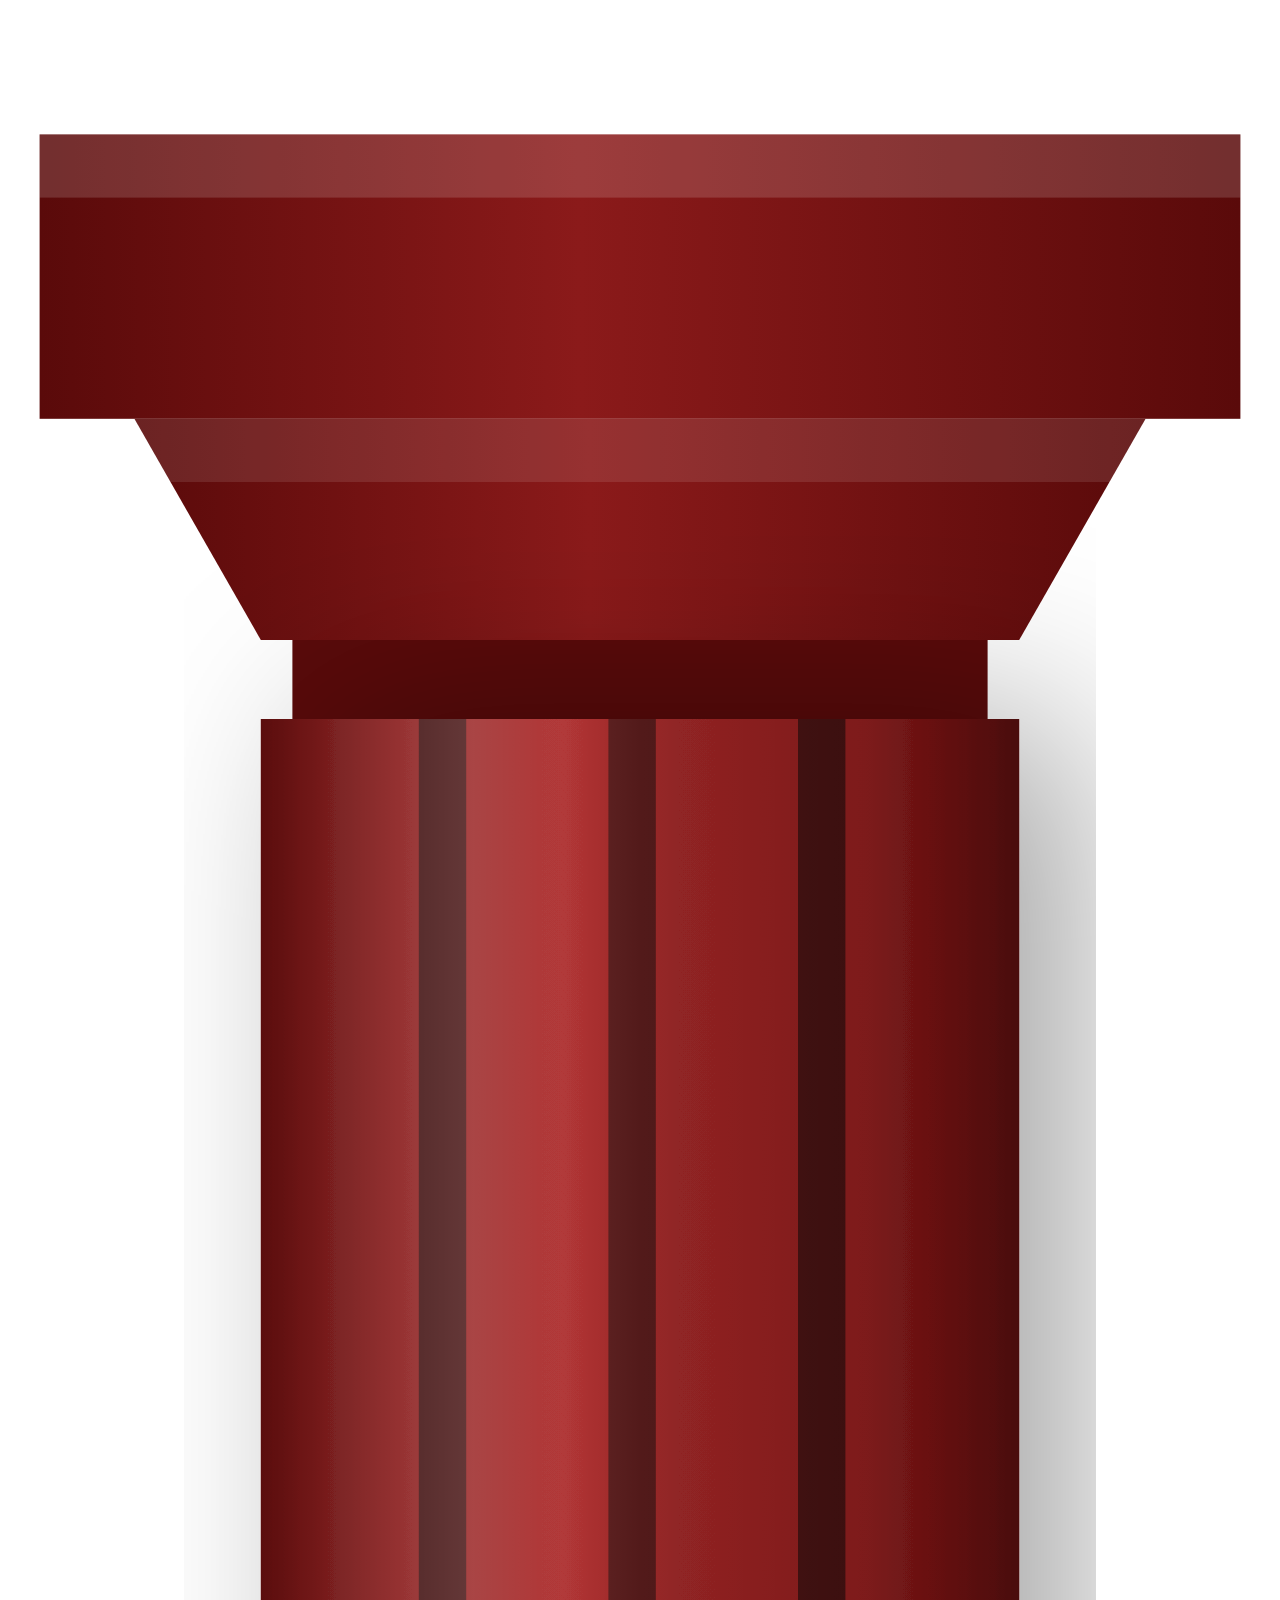
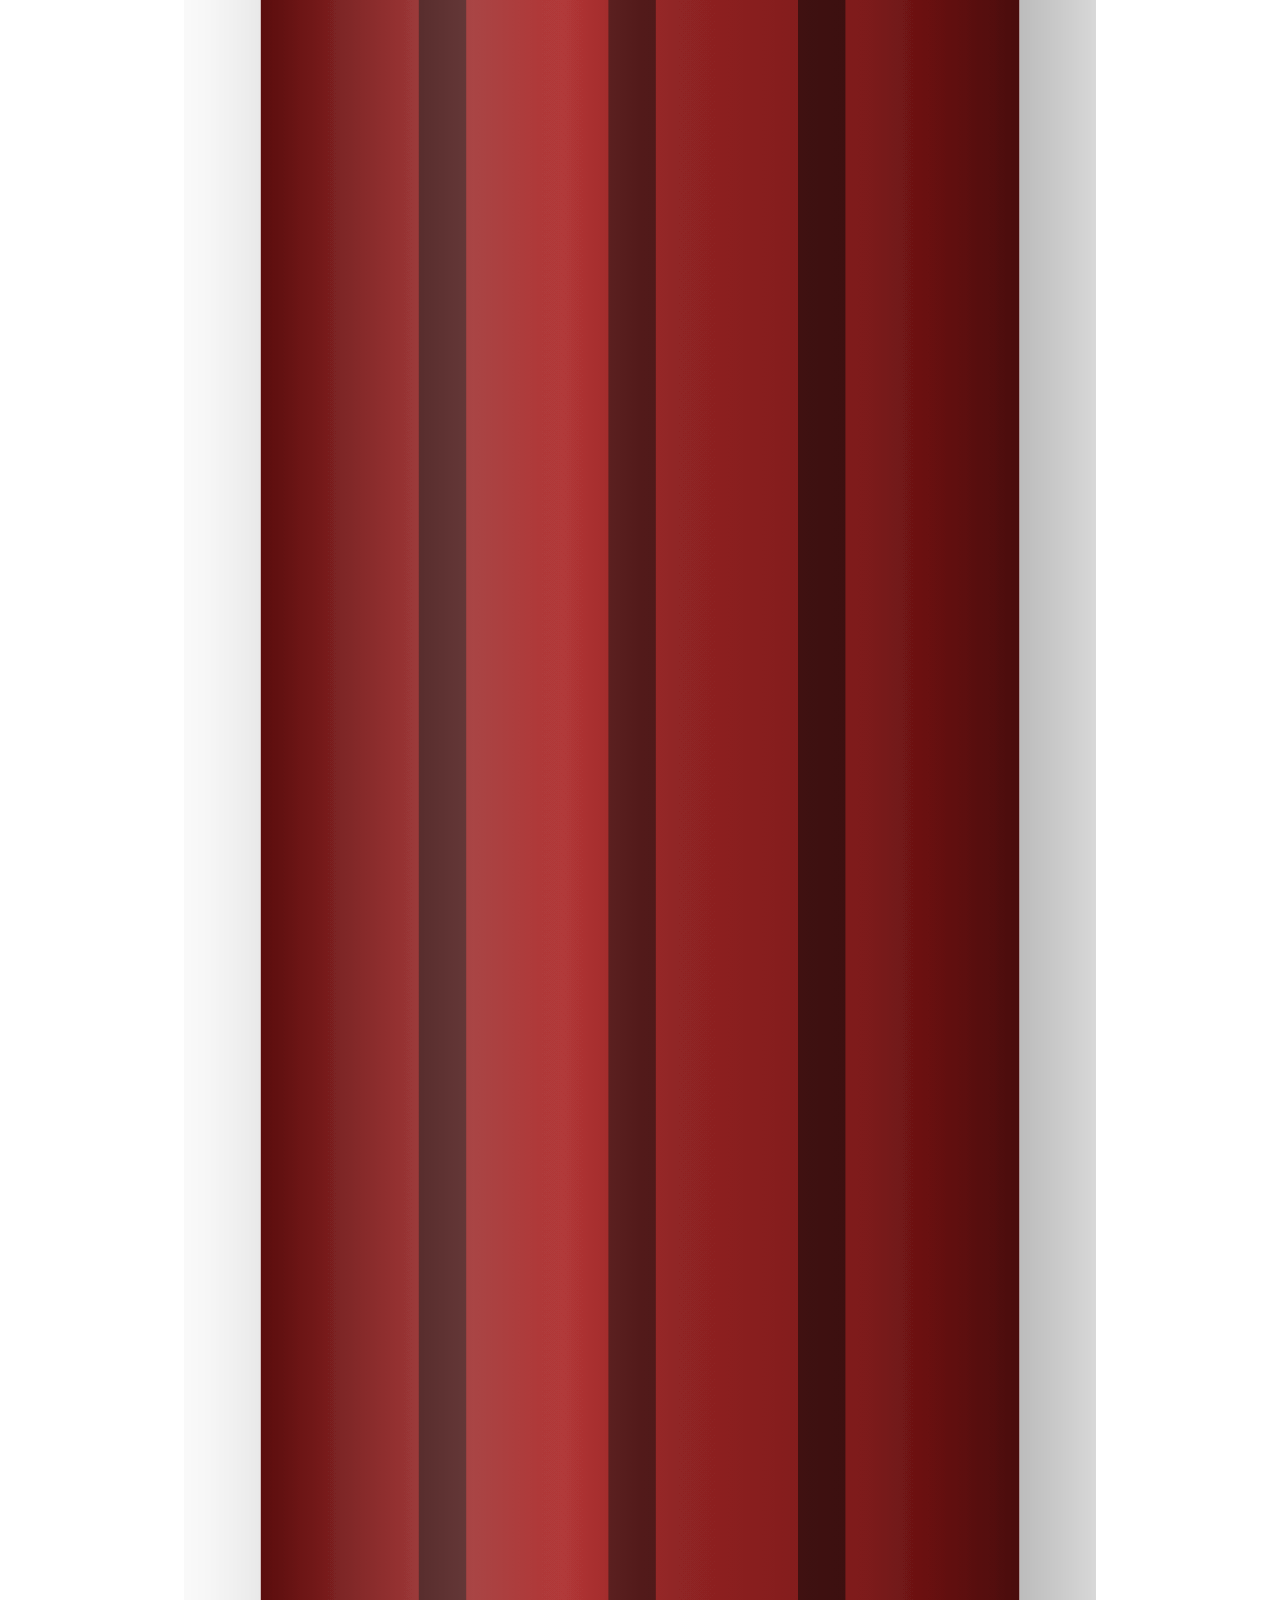
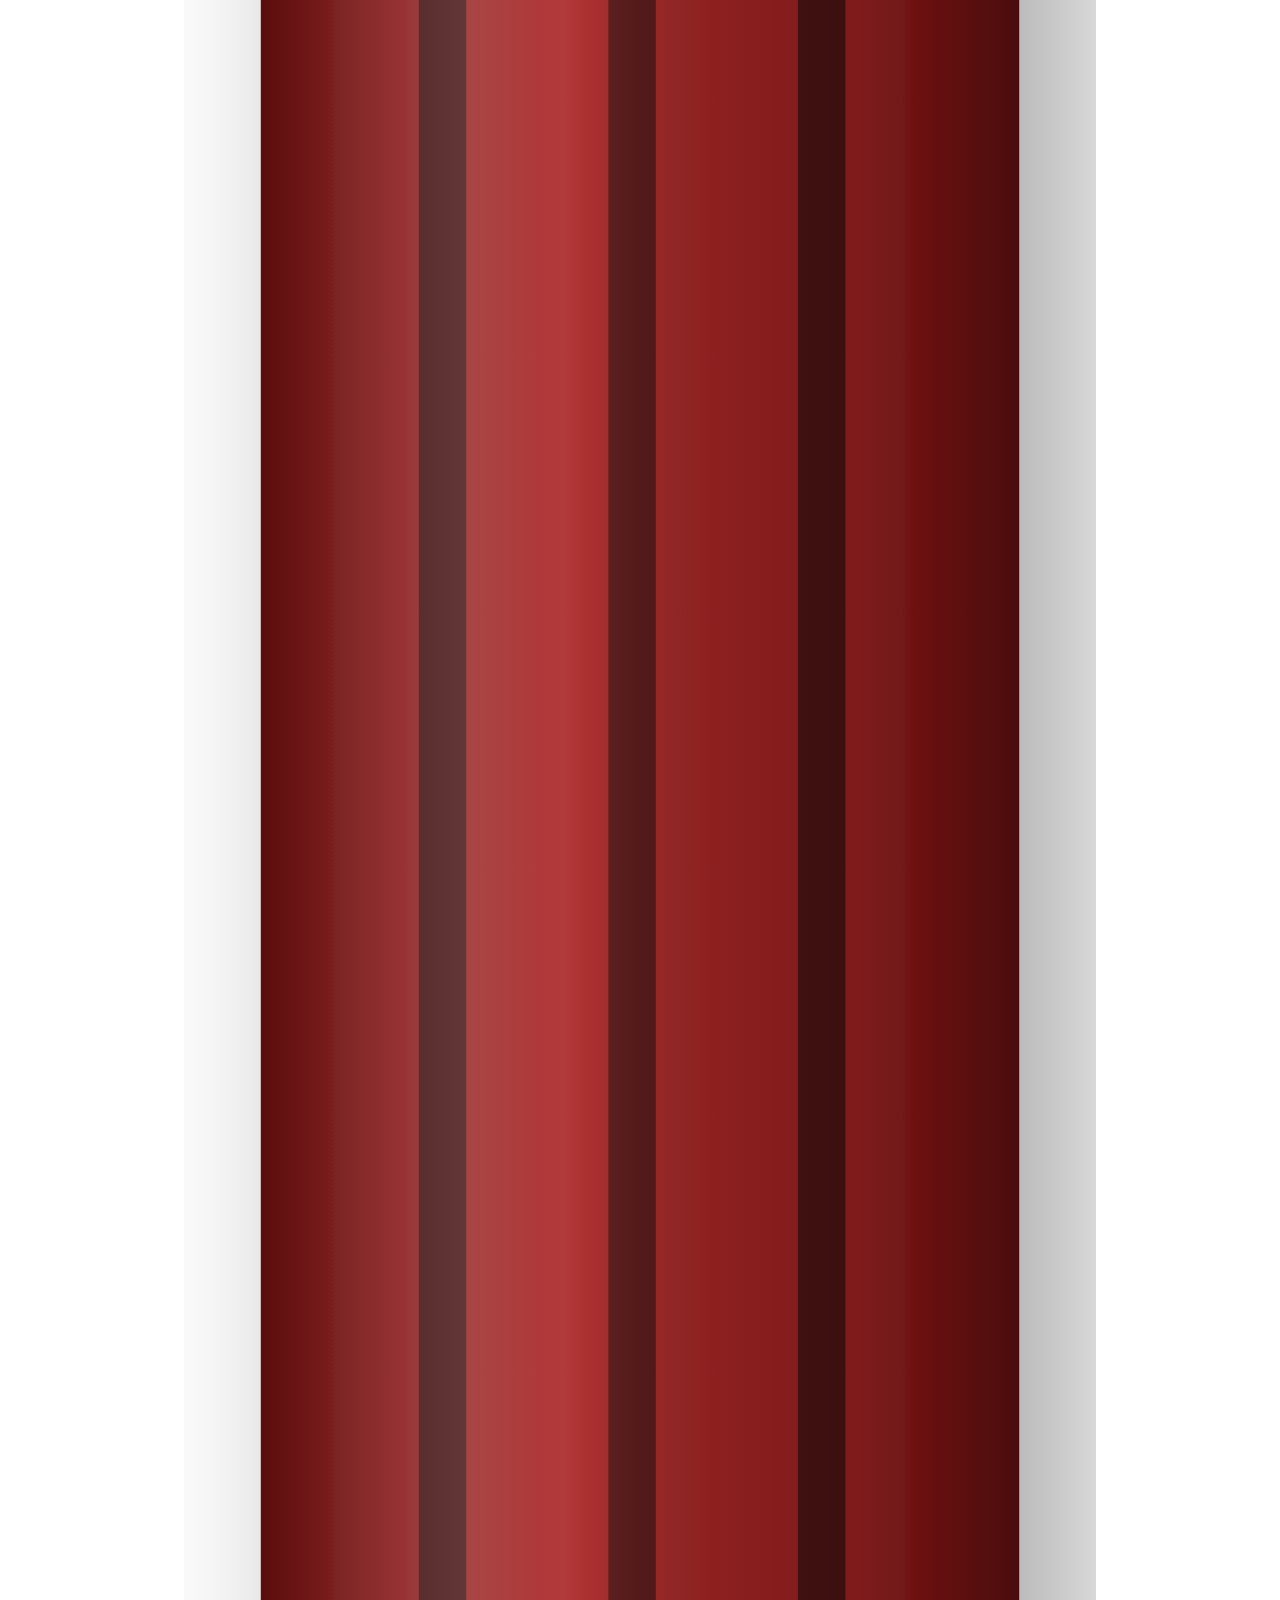
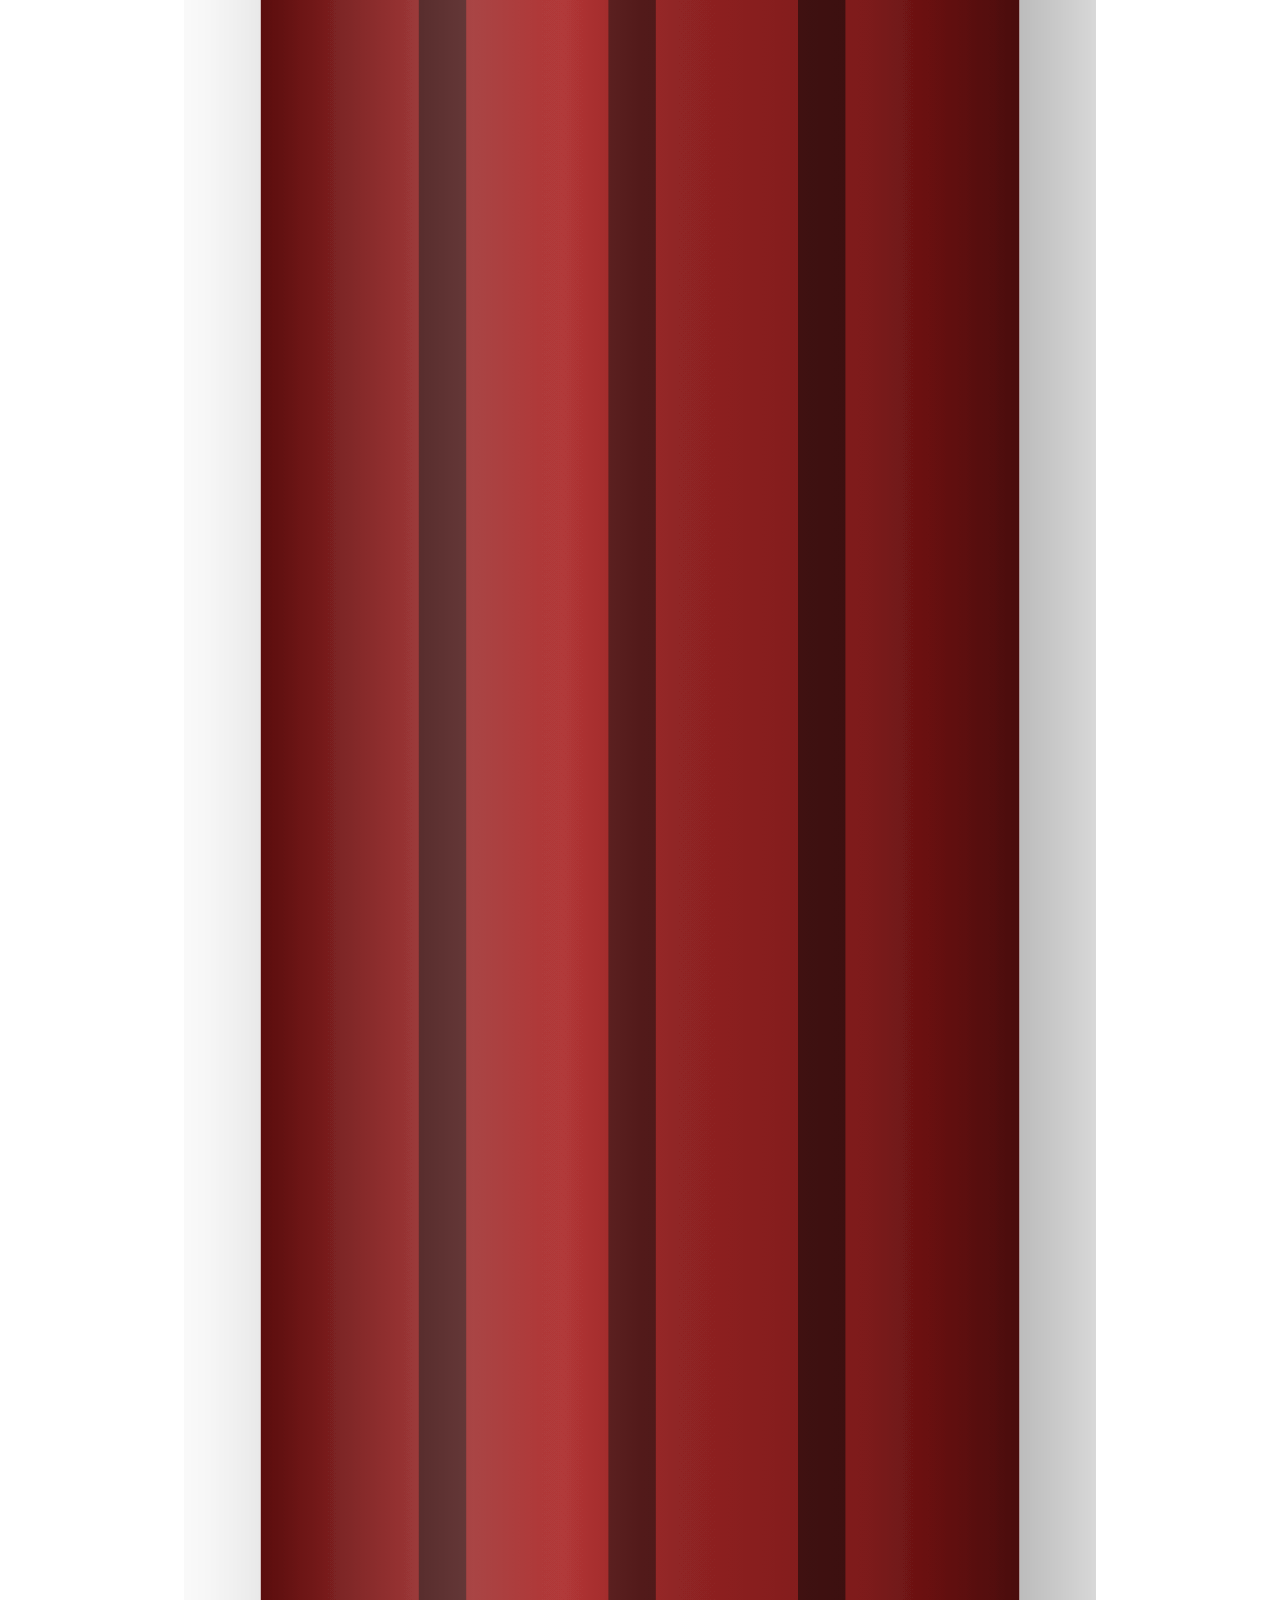
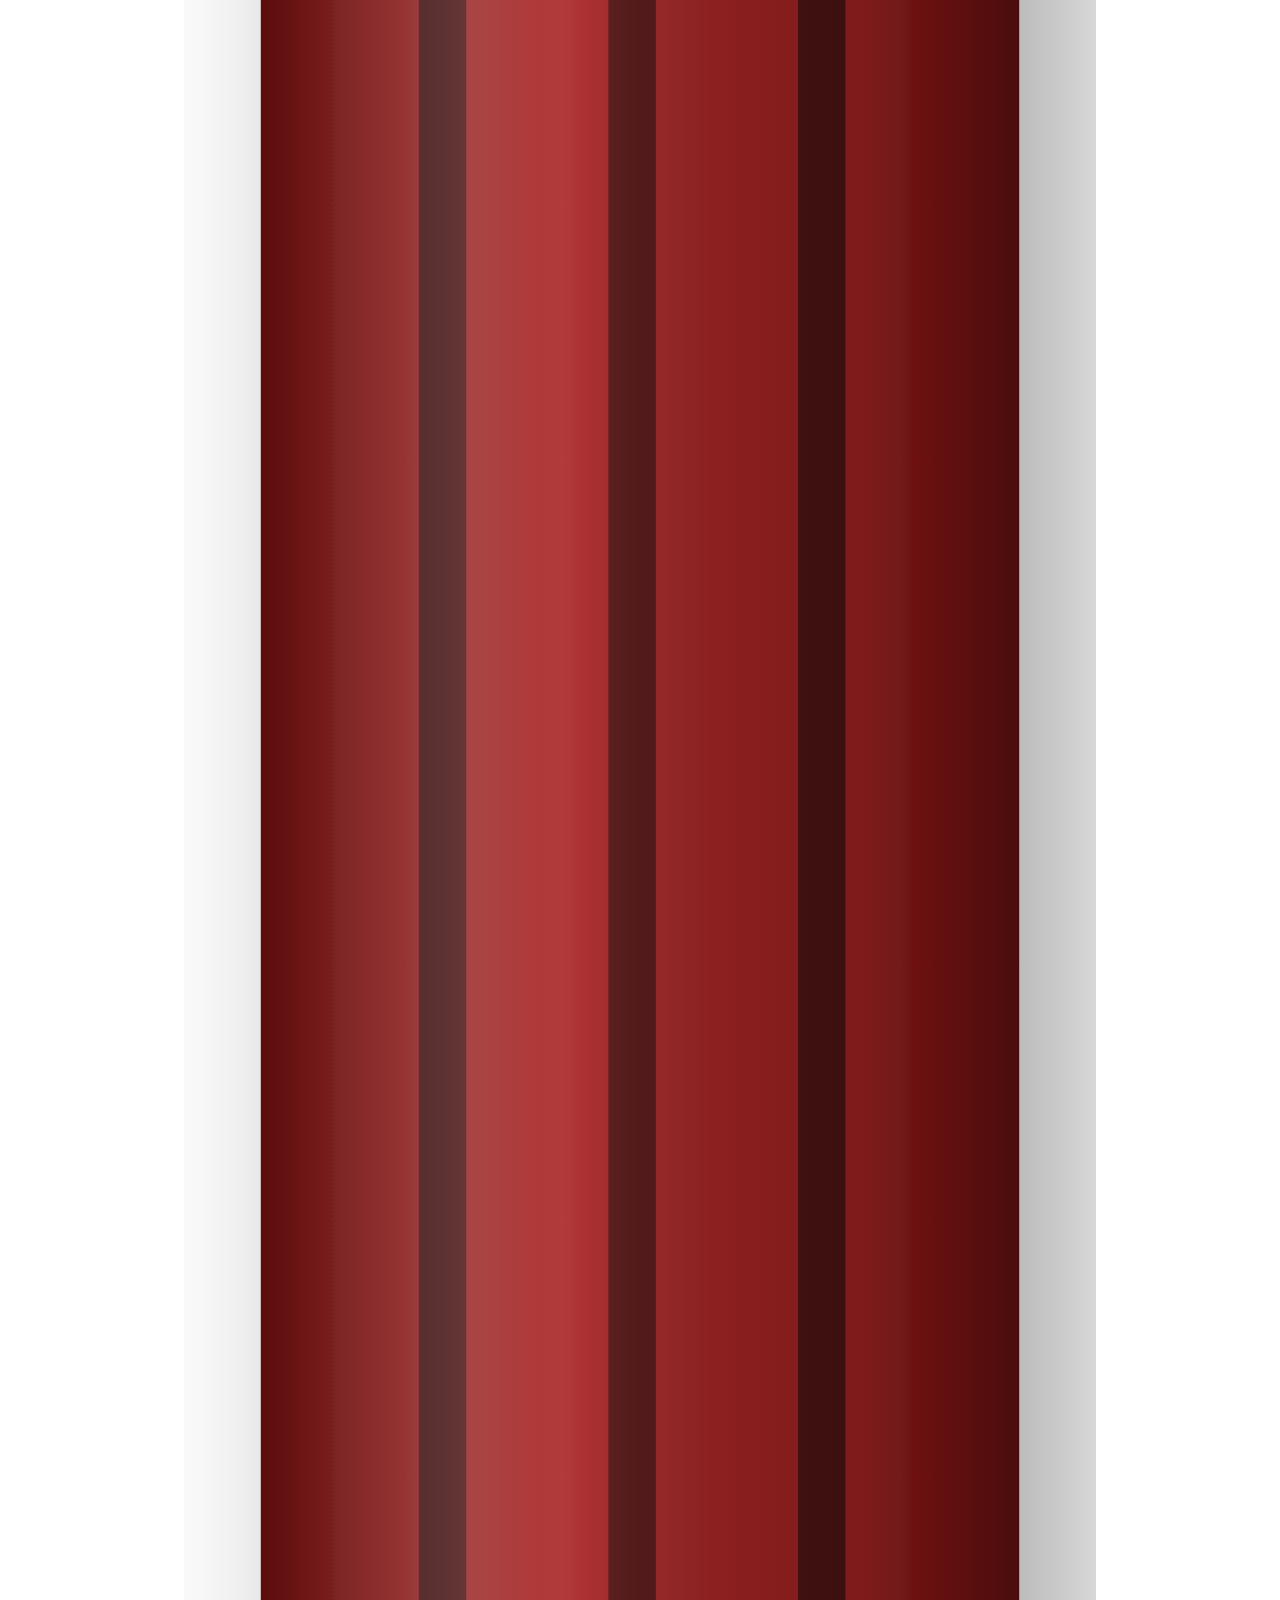
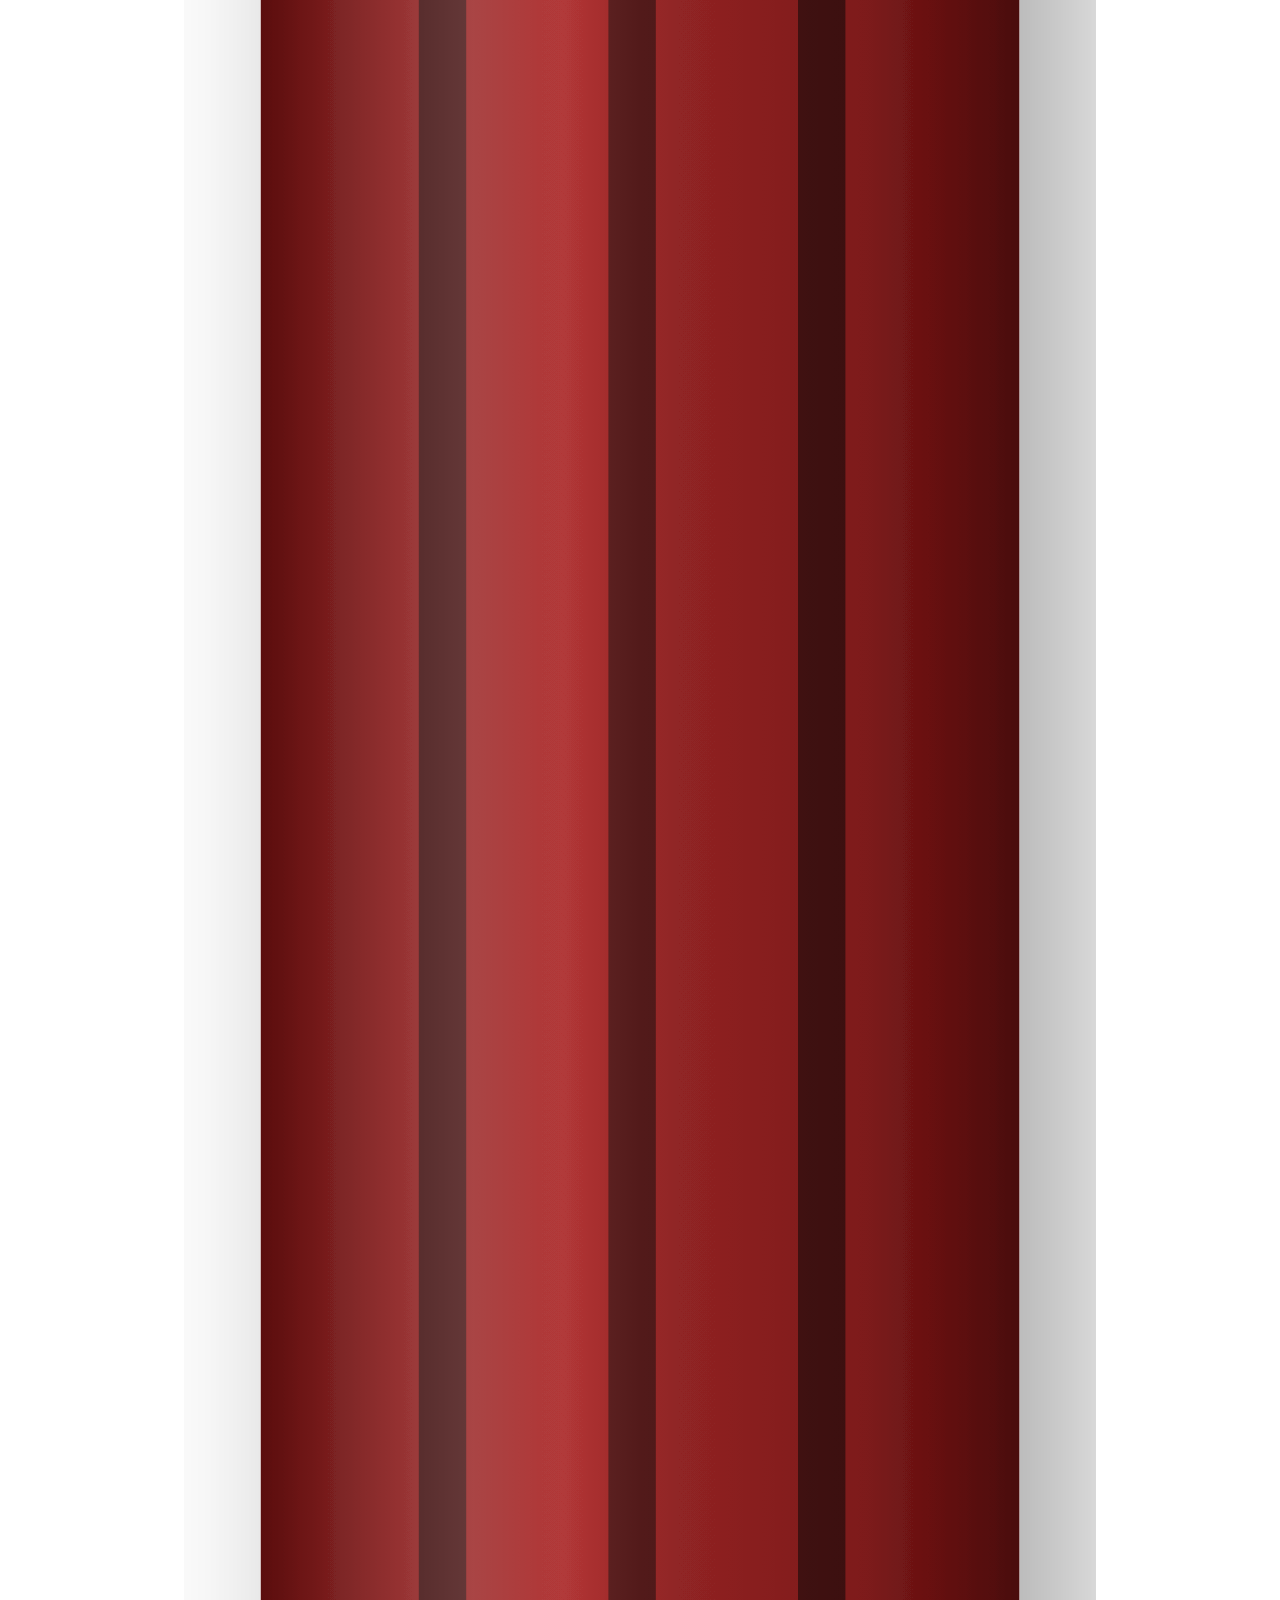
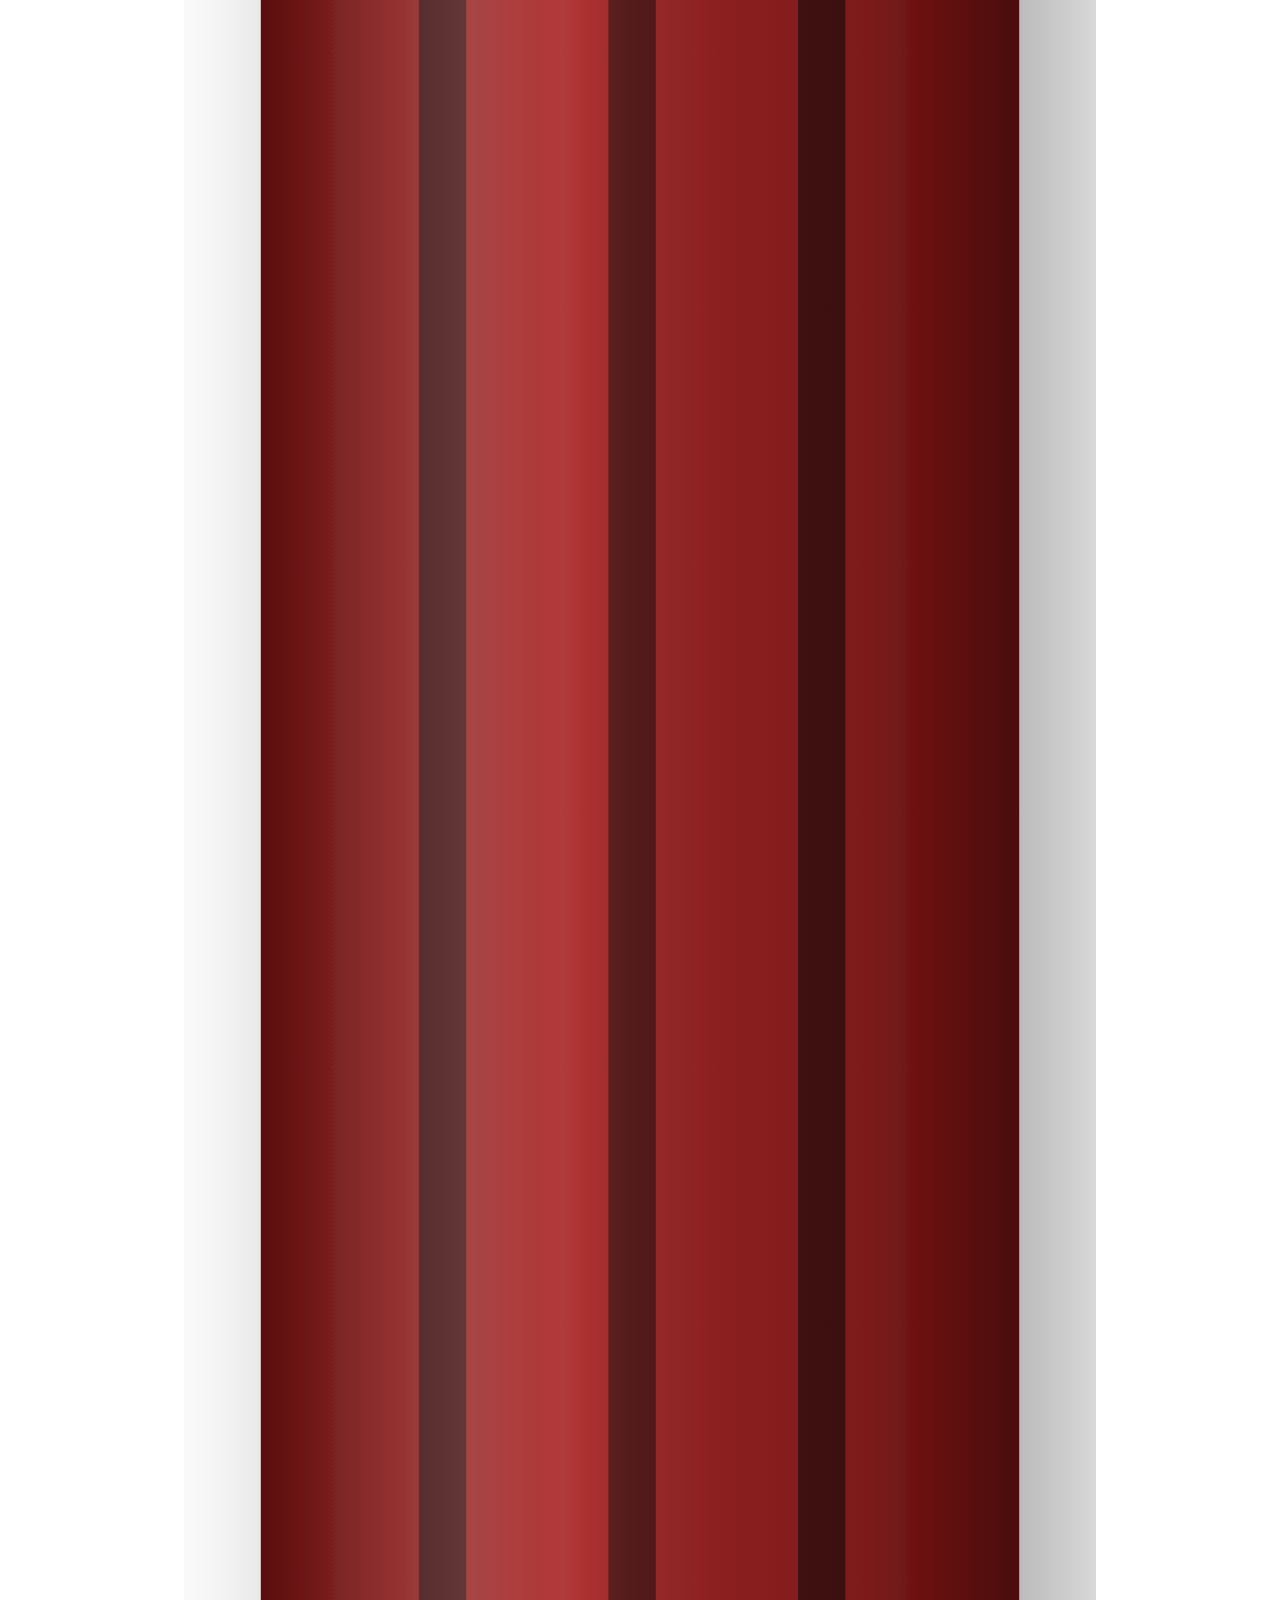
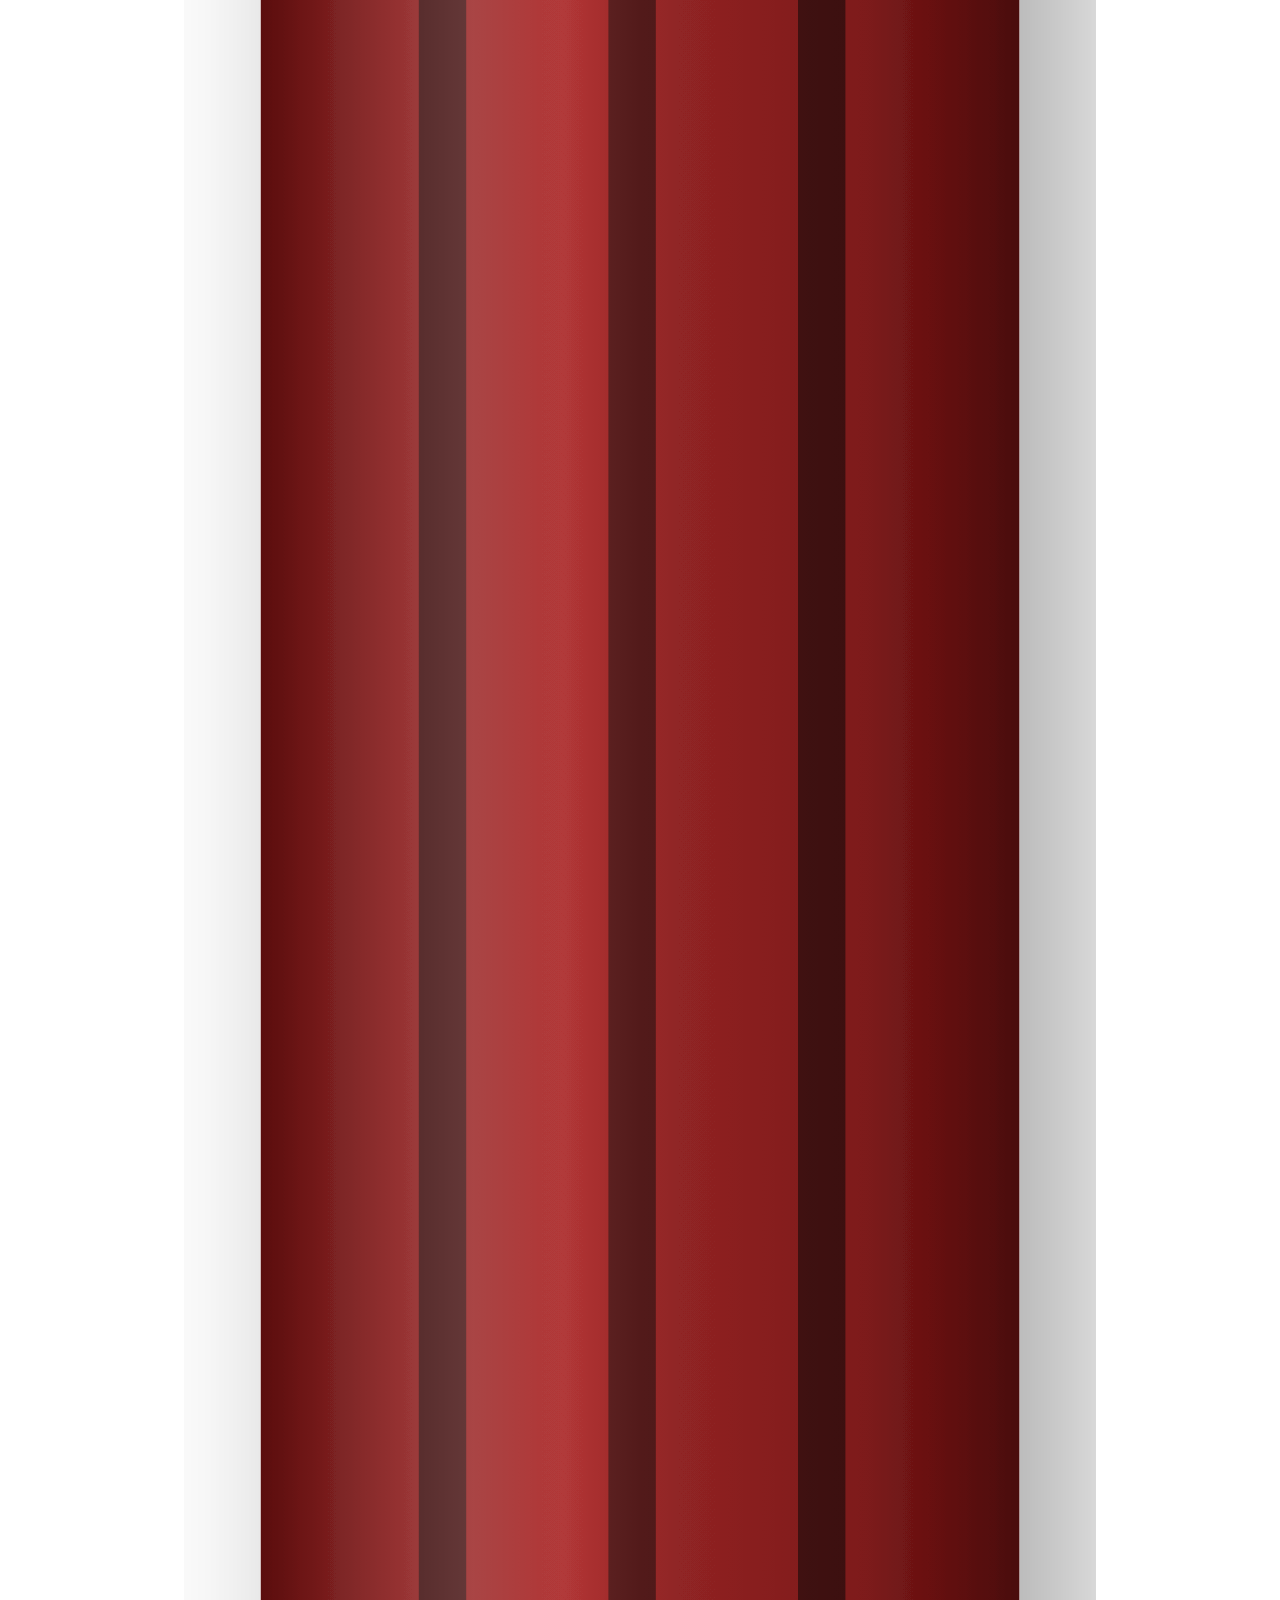
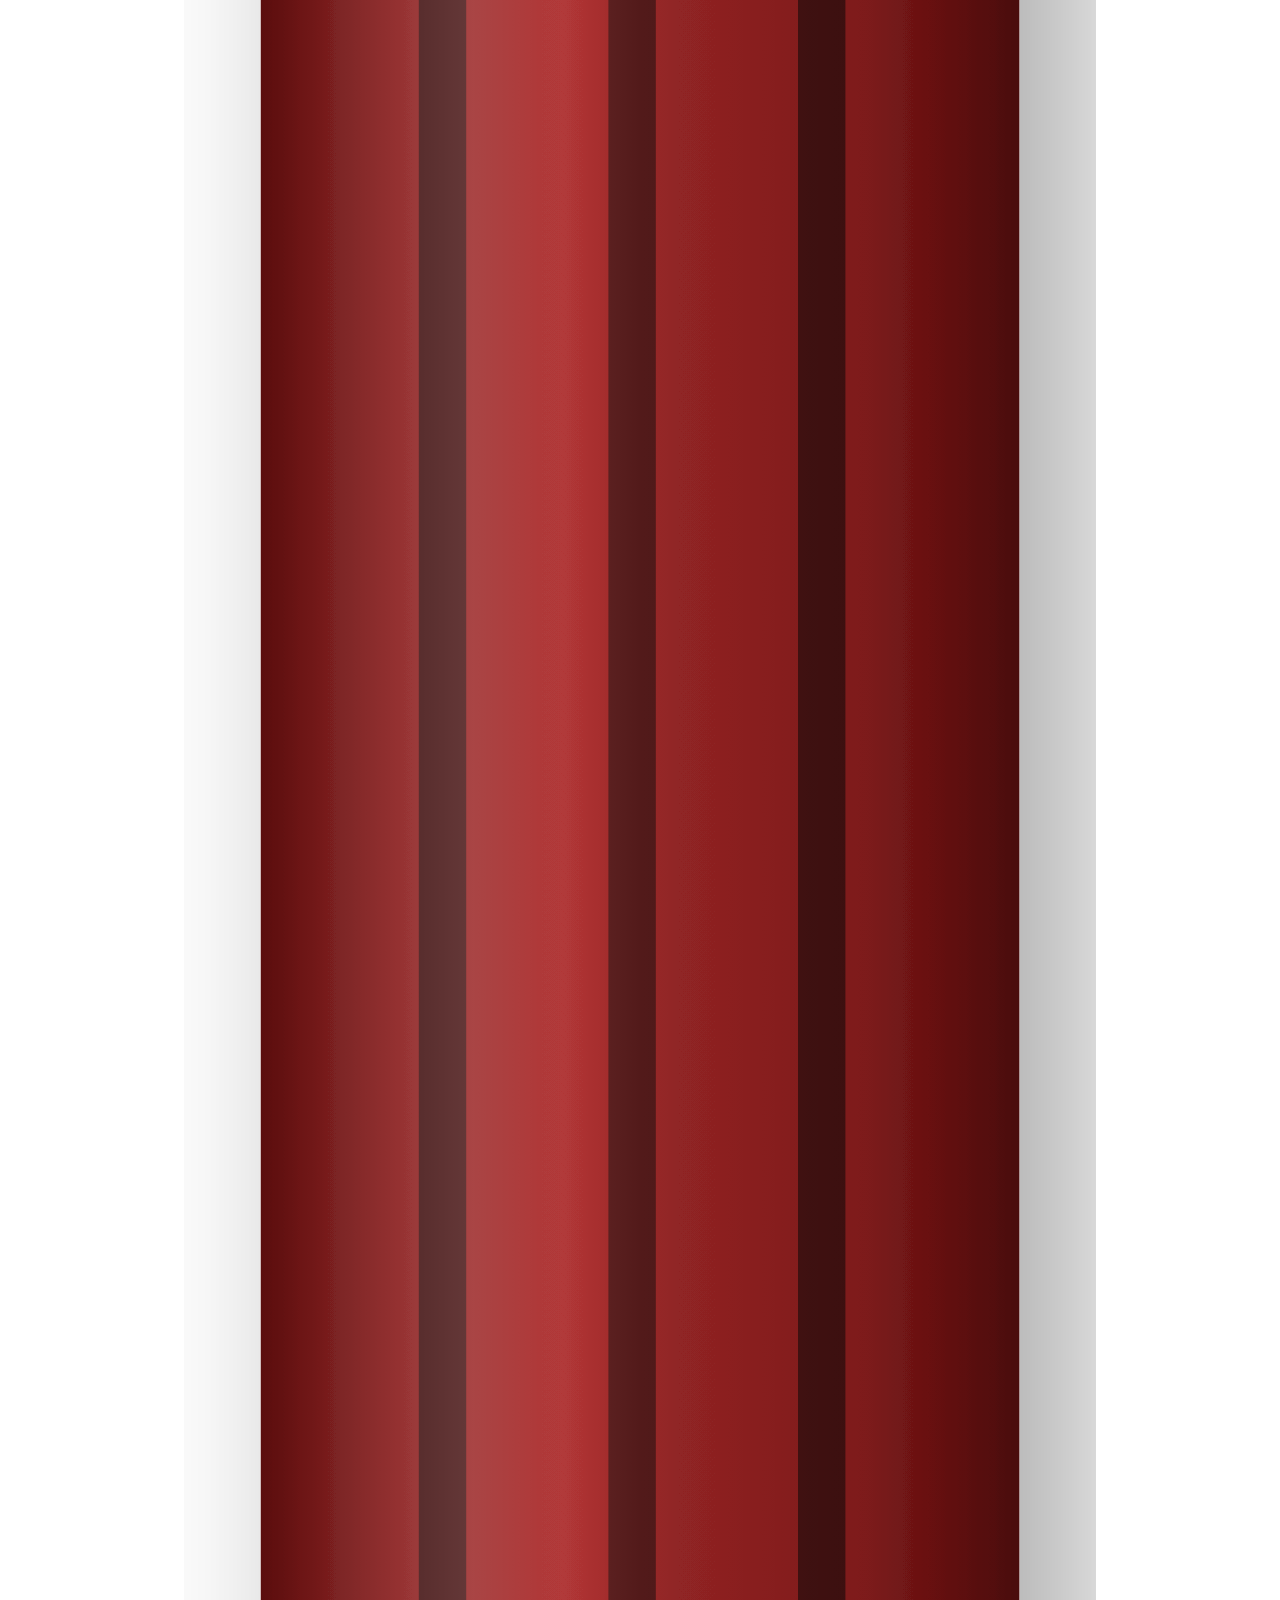
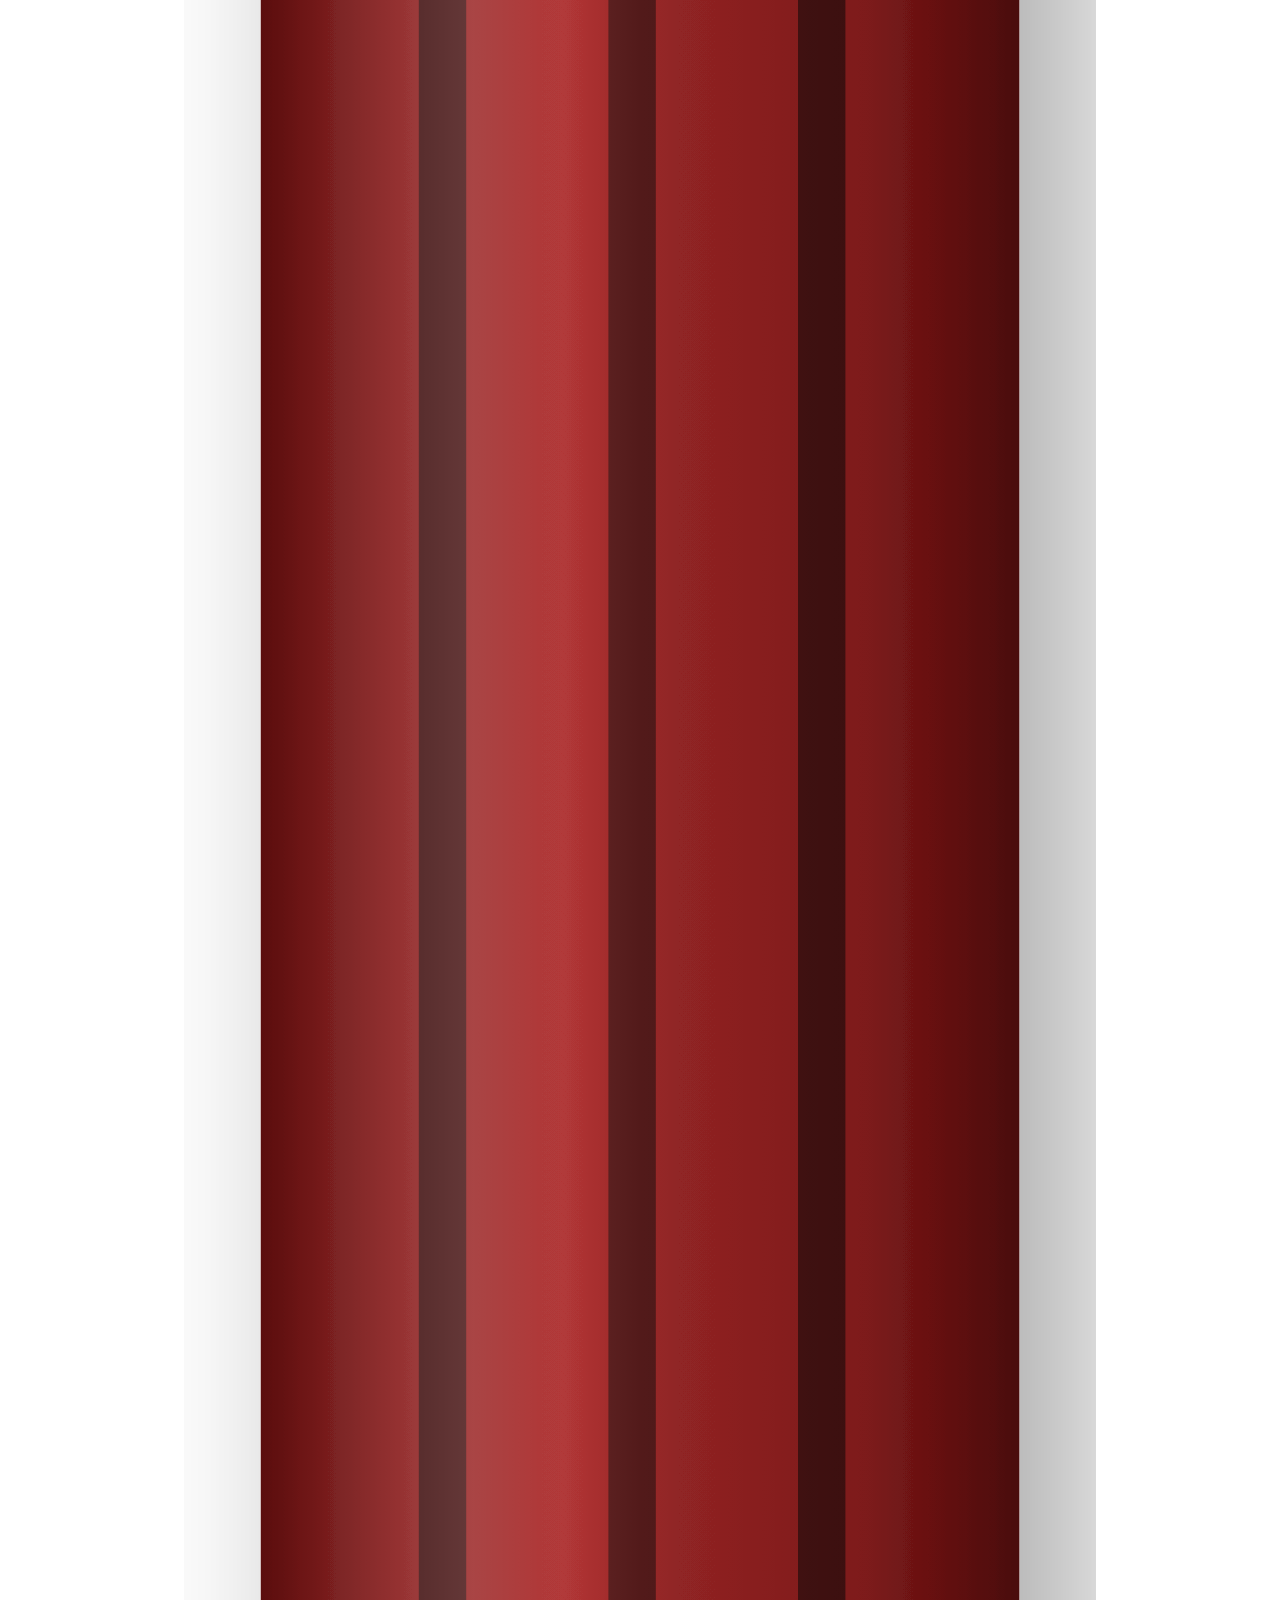
==== Responsive-Website-Aday/index.html @ 96baae38 "pagina brito" ====
<!DOCTYPE html>
<html lang="es">
<head>
  <meta charset="UTF-8"/>
  <meta name="viewport" content="width=device-width, initial-scale=1.0"/>
  <title>Brito Abogados — Despacho Jurídico &amp; Administración de Comunidades</title>
  <link rel="preconnect" href="https://fonts.googleapis.com">
  <link href="https://fonts.googleapis.com/css2?family=Oswald:wght@300;400;500;600;700&family=Cormorant+Garamond:ital,wght@0,300;0,400;0,600;1,300;1,400&family=EB+Garamond:ital,wght@0,400;0,500;1,400&display=swap" rel="stylesheet">
  <link rel="stylesheet" href="css/style.css"/>
</head>
<body>


<!-- ==========================================
     COLUMNA GRIEGA LATERAL 3D — UNA SOLA
     ========================================== -->
<div id="colBar" aria-label="Abrir menú" role="button" tabindex="0">
  <svg viewBox="0 0 40 600" xmlns="http://www.w3.org/2000/svg"
     preserveAspectRatio="xMidYMid meet">
  <defs>
    <!-- Cylindrical 3D gradient for fuste (red, like the logo) -->
    <linearGradient id="fusteG" x1="0%" y1="0%" x2="100%" y2="0%">
      <stop offset="0%"   stop-color="#5a0a0a"/>
      <stop offset="20%"  stop-color="#8B1A1A"/>
      <stop offset="40%"  stop-color="#a82020"/>
      <stop offset="55%"  stop-color="#8B1A1A"/>
      <stop offset="80%"  stop-color="#7a1515"/>
      <stop offset="100%" stop-color="#4a0808"/>
    </linearGradient>
    <!-- Capitel/basa gradient -->
    <linearGradient id="capitG" x1="0%" y1="0%" x2="100%" y2="0%">
      <stop offset="0%"   stop-color="#5a0a0a"/>
      <stop offset="45%"  stop-color="#8B1A1A"/>
      <stop offset="100%" stop-color="#5a0a0a"/>
    </linearGradient>
    <filter id="fs"><feDropShadow dx="2" dy="0" stdDeviation="3" flood-opacity="0.35"/></filter>
    <!-- Specular highlight -->
    <linearGradient id="specG" x1="0%" y1="0%" x2="100%" y2="0%">
      <stop offset="0%"   stop-color="white" stop-opacity="0"/>
      <stop offset="28%"  stop-color="white" stop-opacity="0.18"/>
      <stop offset="50%"  stop-color="white" stop-opacity="0.05"/>
      <stop offset="100%" stop-color="white" stop-opacity="0"/>
    </linearGradient>
  </defs>

  <!-- ═══ CAPITEL SUPERIOR — abanico como en el logo real ═══ -->
  <!-- Ábaco ancho (plinto) -->
  <rect x="1"  y="4"  width="38" height="9"  fill="url(#capitG)"/>
  <rect x="1"  y="4"  width="38" height="2"  fill="rgba(255,255,255,0.15)"/>
  <!-- Equino: trapecio que se estrecha hacia abajo -->
  <polygon points="4,13  36,13  32,20  8,20"  fill="url(#capitG)"/>
  <polygon points="4,13  36,13  35,15  5,15"  fill="rgba(255,255,255,0.1)"/>
  <!-- Collarino -->
  <rect x="9"  y="20" width="22" height="2.5" fill="#5a0a0a"/>

  <!-- ═══ FUSTE — 3 líneas verticales rojas (exactamente como el logo) ═══ -->
  <!-- Fondo del fuste con gradiente 3D -->
  <rect x="8" y="22.5" width="24" height="555" fill="url(#fusteG)" filter="url(#fs)"/>
  <!-- Las 3 líneas oscuras (canales entre las líneas rojas del logo) -->
  <rect x="13"   y="22.5" width="1.5" height="555" fill="rgba(0,0,0,0.55)"/>
  <rect x="19"   y="22.5" width="1.5" height="555" fill="rgba(0,0,0,0.50)"/>
  <rect x="25"   y="22.5" width="1.5" height="555" fill="rgba(0,0,0,0.55)"/>
  <!-- Specular light -->
  <rect x="8"    y="22.5" width="24" height="555" fill="url(#specG)"/>

  <!-- ═══ BASA INFERIOR — simétrica al capitel ═══ -->
  <!-- Collarino base -->
  <rect x="9"  y="577.5" width="22" height="2.5" fill="#5a0a0a"/>
  <!-- Equino base: trapecio inverso -->
  <polygon points="8,580  32,580  36,587  4,587"  fill="url(#capitG)"/>
  <polygon points="8,580  32,580  32,582  8,582"  fill="rgba(0,0,0,0.2)"/>
  <!-- Ábaco ancho base -->
  <rect x="1"  y="587" width="38" height="9"  fill="url(#capitG)"/>
  <rect x="1"  y="594" width="38" height="2"  fill="rgba(0,0,0,0.25)"/>
</svg>
</div>

<!-- Panel deslizante al hover -->
<div id="sidePanel">
  <div class="sp-head">
    <span class="sp-logo">Brito<span>.</span> Abogados</span>
  </div>
  <nav class="sp-nav">
    <span class="sp-lbl">Navegación</span>
    <a href="#hero"><span class="ar">›</span> Inicio</a>
    <a href="#quienes"><span class="ar">›</span> Quiénes somos</a>
    <span class="sp-lbl">Servicios — Despacho</span>
    <a href="#servicios-despacho"><span class="ar">›</span> Derecho Civil</a>
    <a href="#servicios-despacho"><span class="ar">›</span> Derecho Mercantil</a>
    <a href="#servicios-despacho"><span class="ar">›</span> Derecho Laboral</a>
    <a href="#servicios-despacho"><span class="ar">›</span> Derecho de Familia</a>
    <a href="#servicios-despacho"><span class="ar">›</span> Derecho Inmobiliario</a>
    <a href="#servicios-despacho"><span class="ar">›</span> Derecho Penal</a>
    <span class="sp-lbl">Servicios — Comunidades</span>
    <a href="#servicios-comunidades"><span class="ar">›</span> Administración de Fincas</a>
    <a href="#servicios-comunidades"><span class="ar">›</span> Gestión de Juntas</a>
    <a href="#servicios-comunidades"><span class="ar">›</span> Gestión Económica</a>
    <a href="#servicios-comunidades"><span class="ar">›</span> Asesoría Jurídica 24h</a>
    <a href="#presupuesto"><span class="ar">›</span> Solicitar presupuesto</a>
    <span class="sp-lbl">Contacto</span>
    <a href="#contacto"><span class="ar">›</span> Dónde estamos</a>
    <a href="tel:+34928000000"><span class="ar">›</span> +34 928 000 000</a>
    <a href="/cdn-cgi/l/email-protection#6e070008012e0c1c071a010f0c01090f0a011d400b1d"><span class="ar">›</span> <span class="__cf_email__" data-cfemail="066f6860694664746f72696764696167626975286375">[email&#160;protected]</span></a>
  </nav>
  <div class="sp-foot">
    <p><strong>Brito Abogados</strong>Francisco Gourié nº6<br/>35002 Las Palmas de Gran Canaria</p>
  </div>
</div>

<!-- ==========================================
     NAVBAR
     ========================================== -->
<nav class="navbar" id="navbar">
  <a href="#hero" class="nav-logo">
    <div class="lbw" style="width:64px;height:52px;flex-shrink:0;min-width:64px;">
  <img src="[data-uri]" alt="Brito Abogados" style="width:100%;height:100%;object-fit:contain;object-position:center;display:block;"/>
</div>
    <div class="nlt">
      <span class="nln">Brito Abogados</span>
      <span class="nls">Despacho Jurídico · Comunidades</span>
    </div>
  </a>
  <nav class="navl">
    <a href="#quienes">Quiénes somos</a>
    <a href="#servicios-despacho">Despacho</a>
    <a href="#servicios-comunidades">Comunidades</a>
    <a href="#presupuesto">Presupuesto</a>
    <a href="#contacto">Contacto</a>
  </nav>
</nav>

<!-- ==========================================
     HERO
     ========================================== -->
<section id="hero" class="hero">
  <div class="crn ctlx"></div><div class="crn ctrx"></div>
  <div class="crn cblx"></div><div class="crn cbrx"></div>
  <div class="hl">
    <p class="heb">Fundado en Las Palmas de Gran Canaria</p>
    <h1 class="htt">Derecho y rigor<br/>al servicio de<br/><em>sus intereses.</em></h1>
    <p class="hsb">Despacho especializado en derecho civil, mercantil y administración de comunidades de propietarios. Soluciones jurídicas claras, precisas y comprometidas.</p>
    <div class="hca">
      <a href="#presupuesto" class="btn-r">Solicitar presupuesto</a>
      <a href="#quienes" class="btn-n">Quiénes somos</a>
    </div>
    <div class="hfirm">
      <div class="fi"><div class="fini">JB</div><div class="fd"><strong>José Miguel Brito Pérez</strong><span>Abogado · Colegio de Las Palmas</span></div></div>
      <div class="fi"><div class="fini">MB</div><div class="fd"><strong>Miguel Brito Betancor</strong><span>Abogado · Administrador de Fincas</span></div></div>
    </div>
  </div>
  <div class="hr">
    <img class="hr-img" src="[data-uri]" alt="Reunión de abogados — Brito Abogados"/>
    <div class="hr-ov"></div>
    <div class="hr-badge"><div class="hr-bn">+25</div><div class="hr-bt">años de experiencia jurídica</div></div>
  </div>
</section>

<!-- STATS STRIP -->
<div class="stats-strip">
  <div class="stat-item reveal"><div class="stat-n">+25</div><div class="stat-l">Años de trayectoria</div></div>
  <div class="stat-item reveal"><div class="stat-n">+40</div><div class="stat-l">Comunidades gestionadas</div></div>
  <div class="stat-item reveal"><div class="stat-n">+500</div><div class="stat-l">Clientes satisfechos</div></div>
  <div class="stat-item reveal"><div class="stat-n">100%</div><div class="stat-l">Compromiso jurídico</div></div>
</div>

<!-- ==========================================
     QUIENES SOMOS
     ========================================== -->
<section id="quienes" style="padding:0;">
  <div class="qg">
    <div class="qfoto">
      <img src="[data-uri]" alt="Reunión con abogado — confianza y rigor"/>
      <div class="qfoto-ov"></div>
      <div class="qfoto-line"></div>
      <div class="qfoto-cap"><p>Despacho Jurídico</p><h3>Brito Abogados</h3></div>
    </div>
    <div class="qtxt">
      <p class="slbl">Quiénes somos</p>
      <h2 class="sttl reveal">Compromiso con<br/><em>la excelencia jurídica</em></h2>
      <p class="qcita reveal">"El derecho debe ser claro, accesible y estar siempre al servicio de quien lo necesita."</p>
      <div class="qb reveal">
        <p>Brito Abogados es un despacho con sede en Las Palmas de Gran Canaria, especializado en <strong>derecho civil, mercantil</strong> y administración de comunidades de propietarios. Más de <span class="qi">25 años</span> de trayectoria avalan nuestra experiencia.</p>
        <p>Nuestro equipo, encabezado por <strong>José Miguel Brito Pérez</strong> y <strong>Miguel Brito Betancor</strong>, combina rigor académico con una visión práctica y humana. Cada cliente recibe atención personalizada y directa, sin intermediarios.</p>
        <p>Fundado con la convicción de que el derecho debe ser accesible y claro, ponemos a disposición de nuestros clientes asesoramiento transparente y eficaz. <em>Cada caso es único; lo tratamos como tal.</em></p>
      </div>
      <div class="qpil reveal">
        <div class="pil"><div class="piln">+25</div><div class="pilt">Años de<br/>trayectoria</div></div>
        <div class="pil"><div class="piln">+40</div><div class="pilt">Comunidades<br/>gestionadas</div></div>
        <div class="pil"><div class="piln">+500</div><div class="pilt">Clientes<br/>satisfechos</div></div>
      </div>
      <div style="margin-top:1.8rem;" class="reveal">
        <span class="vtl">Nuestros principios</span>
        <div class="vtags">
          <span class="vtag">Rigor jurídico</span><span class="vtag">Confidencialidad</span>
          <span class="vtag">Transparencia</span><span class="vtag">Compromiso</span><span class="vtag">Proximidad</span>
        </div>
      </div>
    </div>
  </div>
</section>

<!-- ==========================================
     SERVICIOS DESPACHO
     ========================================== -->
<section id="servicios-despacho">
  <div class="sdh">
    <div class="reveal-left">
      <p class="slbl">Área jurídica</p>
      <h2 class="sttl">Servicios del <em>Despacho</em></h2>
      <p class="ssub">Asesoramiento y representación legal en las principales ramas del derecho privado, con especialización en litigación civil y mercantil.</p>
      <div style="margin-top:2rem;"><a href="#contacto" class="btn-r">Consultar su caso →</a></div>
    </div>
    <div class="sdfoto reveal">
      <img src="[data-uri]" alt="Biblioteca jurídica — libros de derecho"/>
      <span class="sdfoto-lbl">Derecho · Justicia · Rigor</span>
    </div>
  </div>
  <div class="sdg">
    <div class="sdc reveal"><div class="sdn">01 — Civil</div><h3>Derecho Civil</h3><p>Contratos, responsabilidad, reclamaciones, herencias, sucesiones y derecho de propiedad.</p></div>
    <div class="sdc reveal"><div class="sdn">02 — Mercantil</div><h3>Derecho Mercantil</h3><p>Constitución de sociedades, contratos mercantiles, concurso de acreedores y asesoramiento empresarial.</p></div>
    <div class="sdc reveal"><div class="sdn">03 — Laboral</div><h3>Derecho Laboral</h3><p>Despidos improcedentes, reclamaciones salariales, EREs y relaciones laborales.</p></div>
    <div class="sdc reveal"><div class="sdn">04 — Familia</div><h3>Derecho de Familia</h3><p>Divorcios, separaciones, custodia, pensiones y régimen matrimonial.</p></div>
    <div class="sdc reveal"><div class="sdn">05 — Inmobiliario</div><h3>Derecho Inmobiliario</h3><p>Compraventa, arrendamientos, hipotecas, desahucios y reclamaciones urbanísticas.</p></div>
    <div class="sdc reveal"><div class="sdn">06 — Penal</div><h3>Derecho Penal</h3><p>Defensa penal en toda clase de procedimientos, delitos económicos y patrimoniales.</p></div>
  </div>
</section>

<!-- ==========================================
     SERVICIOS COMUNIDADES
     ========================================== -->
<section id="servicios-comunidades">
  <div class="scl">
    <div>
      <p class="slbl">Administración de fincas</p>
      <h2 class="sttl reveal">Servicios para <em>Comunidades</em></h2>
      <p class="ssub reveal">Gestión integral de comunidades de propietarios en Las Palmas. Eficiencia, transparencia y respaldo jurídico permanente.</p>
      <div class="scfotos">
        <div class="scf">
          <img src="[data-uri]" alt="Edificio residencial — comunidad de propietarios"/>
          <div class="scf-ov"></div><span class="scf-lbl">Comunidades residenciales</span>
        </div>
        <div class="scf">
          <img src="[data-uri]" alt="Bloque de pisos Las Palmas"/>
          <div class="scf-ov"></div><span class="scf-lbl">Edificios en Las Palmas</span>
        </div>
      </div>
    </div>
    <div>
      <p style="font-size:.95rem;color:var(--G);font-family:var(--TM);line-height:1.9;font-weight:300;margin-bottom:.5rem;" class="reveal">Gestionamos actualmente más de <strong style="color:var(--N);">40 comunidades</strong> en Las Palmas de Gran Canaria.</p>
      <p style="font-size:.78rem;color:var(--R);font-family:var(--TM);font-style:italic;margin-bottom:1.5rem;">Pase el cursor para ver la descripción de cada servicio.</p>
      <div class="scg">
        <div class="scc"><div class="scc-ico">🏛️</div><h3>Gestión de Juntas de Propietarios</h3><p class="scc-d">Convocatoria, celebración y acta de juntas ordinarias y extraordinarias conforme a la Ley de Propiedad Horizontal.</p></div>
        <div class="scc"><div class="scc-ico">📊</div><h3>Gestión Económica y Contable</h3><p class="scc-d">Presupuestos anuales, liquidación de cuentas, control de gastos comunes y gestión del fondo de reserva obligatorio.</p></div>
        <div class="scc"><div class="scc-ico">🔧</div><h3>Mantenimiento y Obras</h3><p class="scc-d">Supervisión de mantenimiento, tramitación de presupuestos y seguimiento de obras en elementos comunes del edificio.</p></div>
        <div class="scc"><div class="scc-ico">⚖️</div><h3>Asesoría Jurídica Permanente</h3><p class="scc-d">Reclamación de cuotas impagadas, conflictos entre vecinos, interpretación de estatutos y representación judicial.</p></div>
        <div class="scc"><div class="scc-ico">📋</div><h3>Trámites Administrativos</h3><p class="scc-d">Relación con Administraciones Públicas, seguros comunitarios, certificados de deudas y libro de actas.</p></div>
        <div class="scc"><div class="scc-ico">🔔</div><h3>Atención de Incidencias 24h</h3><p class="scc-d">Canal permanente para incidencias urgentes: ascensores, averías, inundaciones y emergencias en zonas comunes.</p></div>
      </div>
    </div>
  </div>
</section>

<!-- ==========================================
     FORMULARIO PRESUPUESTO
     ========================================== -->
<section id="presupuesto">
  <p class="slbl">Solicitar presupuesto</p>
  <h2 class="sttl reveal">Cuéntenos sobre<br/><em>su comunidad</em></h2>
  <div class="fw">
    <div class="fi2 reveal-left">
      <h3>¿Por qué elegir Brito Abogados?</h3>
      <p>Le ofrecemos un presupuesto personalizado sin compromiso. Nuestros honorarios son claros y adaptados a cada comunidad.</p>
      <div class="fitems">
        <div class="fitem"><div class="fico2">✉</div><div class="fitxt"><strong>Respuesta en 24 horas</strong>Presupuesto detallado en menos de un día hábil.</div></div>
        <div class="fitem"><div class="fico2">⚖</div><div class="fitxt"><strong>Sin permanencia</strong>Contratos flexibles adaptados a su comunidad.</div></div>
        <div class="fitem"><div class="fico2">🔒</div><div class="fitxt"><strong>Datos protegidos</strong>Conforme al RGPD. Total confidencialidad.</div></div>
        <div class="fitem"><div class="fico2">👥</div><div class="fitxt"><strong>Atención personalizada</strong>Un administrador colegiado como interlocutor directo.</div></div>
      </div>
    </div>
    <div class="fcard reveal">
      <div id="fok" class="fok"><div class="chk">✔</div><h3>¡Solicitud recibida!</h3><p>Nos pondremos en contacto en menos de 24 horas con su presupuesto personalizado.</p></div>
      <div id="fcnt">
        <h3 class="fttl">Datos de su comunidad</h3>
        <p class="fsub">Los campos marcados con * son obligatorios.</p>
        <form id="theForm" novalidate>
          <div class="fgrid">
            <div class="fg"><label for="fn">Nombre completo <span class="rq">*</span></label><input type="text" id="fn" placeholder="María García López" autocomplete="name"/><span class="ferr" id="efn"></span></div>
            <div class="fg"><label for="fe">Correo electrónico <span class="rq">*</span></label><div class="iw"><span class="ii"><svg width="15" height="12" viewBox="0 0 15 12" fill="none"><rect x=".5" y=".5" width="14" height="11" rx=".5" stroke="#999" stroke-width="1"/><path d="M.5 1.5 L7.5 7 L14.5 1.5" stroke="#999" stroke-width="1" fill="none"/></svg></span><input type="email" id="fe" placeholder="correo@ejemplo.com" autocomplete="email"/></div><span class="ferr" id="efe"></span></div>
            <div class="fg"><label for="ft">Teléfono <span class="rq">*</span></label><input type="tel" id="ft" placeholder="600 000 000" autocomplete="tel"/><span class="ferr" id="eft"></span></div>
            <div class="fg"><label for="fca">Cargo en la comunidad <span class="rq">*</span></label><select id="fca"><option value="">— Seleccione —</option><option>Presidente/a</option><option>Secretario/a</option><option>Tesorero/a</option><option>Propietario/a</option><option>Otro</option></select><span class="ferr" id="efca"></span></div>
            <div class="fg full"><label for="fco">Nombre de la comunidad <span class="rq">*</span></label><input type="text" id="fco" placeholder="Comunidad de Propietarios C/ Ejemplo nº1"/><span class="ferr" id="efco"></span></div>
            <div class="fg"><label for="fv">Nº de viviendas <span class="rq">*</span></label><input type="number" id="fv" placeholder="24" min="1"/><span class="ferr" id="efv"></span></div>
            <div class="fg"><label for="fve">Nº de vecinos <span class="rq">*</span></label><input type="number" id="fve" placeholder="38" min="1"/><span class="ferr" id="efve"></span></div>
            <div class="fg full"><label for="fti">Tipo de comunidad</label><select id="fti"><option value="">— Seleccione (opcional) —</option><option>Residencial</option><option>Mixta (residencial + comercial)</option><option>Urbanización unifamiliar</option><option>Edificio comercial / oficinas</option></select></div>
            <div class="fg full"><label for="fse">Servicios de interés <span class="rq">*</span></label><select id="fse"><option value="">— Seleccione —</option><option>Administración completa</option><option>Solo asesoría jurídica</option><option>Solo gestión contable</option><option>Todos los servicios</option></select><span class="ferr" id="efse"></span></div>
            <div class="fg full"><label for="fno">Información adicional</label><textarea id="fno" placeholder="Indíquenos cualquier información relevante sobre su comunidad..."></textarea></div>
            <div class="fg full" style="margin-top:.4rem;"><button type="submit" class="btn-r" id="subBtn" style="width:100%;justify-content:center;font-size:.88rem;padding:1rem 2rem;">Solicitar presupuesto gratuito →</button><p style="font-size:.68rem;color:var(--Gc);font-family:var(--TM);margin-top:.8rem;text-align:center;">Sus datos se tratarán conforme al <strong>RGPD</strong>. No se compartirán con terceros.</p></div>
          </div>
        </form>
      </div>
    </div>
  </div>
</section>

<!-- ==========================================
     CONTACTO — tarjeta full-width
     ========================================== -->
<section id="contacto">
  <div class="ct-stripe"></div>
  <div class="ct-inner">
    <div class="ct-info">
      <div class="ct-logo-row">
        <img src="[data-uri]" alt="Brito Abogados" alt="Brito Abogados" style="width:54px;height:44px;object-fit:contain;background:white;padding:4px;border-radius:2px;"/>

  <!-- ═══ COLUMNA GRIEGA ═══ -->
  <!-- Capitel: trapecio que se estrecha hacia abajo, como abanico -->
  <!-- Row 18: cols 44-62 → scaled: x=34 w=18 -->
  <!-- Row 24: cols 49-57 → scaled: x=39 w=8  -->
  <!-- Trapecio del capitel -->
  <polygon points="34,18  52,18  47,24  39,24" fill="#8B1A1A"/>
  <!-- Segunda capa más estrecha -->
  <polygon points="38,22  48,22  47,25  39,25" fill="#8B1A1A"/>

  <!-- Fuste: 3 líneas verticales rojas -->
  <!-- Línea izq (cols 48-49): filas 24-47 -->
  <rect x="38" y="24.5" width="2" height="24" fill="#8B1A1A"/>
  <!-- Línea centro (cols 52-53): filas 24-43 -->
  <rect x="42" y="24.5" width="2" height="20" fill="#8B1A1A"/>
  <!-- Línea der (col 57): filas 24-37 -->
  <rect x="47" y="24.5" width="1.5" height="14" fill="#8B1A1A"/>

  <!-- Basa inferior (simétrica al capitel pero en el logo real termina ~row 91-93) -->
  <!-- La basa está en rows 85-93 según el scan -->
  <polygon points="34,88  52,88  47,84  39,84" fill="#8B1A1A"/>
  <polygon points="38,84  48,84  47,83  39,83" fill="#8B1A1A"/>

  <!-- ═══ B SERIF ELEGANTE ═══ -->
  <!-- Palo vertical izquierdo de la B -->
  <!-- El palo va desde row ~18 hasta row ~93, col ~48-54 -->
  <rect x="38" y="18" width="5" height="75" fill="#ffffff"/>

  <!-- Serifa superior (row ~18-20, cols ~34-54) -->
  <rect x="32" y="18" width="18" height="2.5" fill="#ffffff"/>
  <!-- Serifa inferior (row ~91-93, cols ~34-54) -->
  <rect x="32" y="90.5" width="18" height="2.5" fill="#ffffff"/>
  <!-- Serifa media (rows ~49-51, cols ~38-54) -->
  <rect x="35" y="49" width="16" height="2" fill="#ffffff"/>

  <!-- Lóbulo SUPERIOR de la B (más pequeño, más tirante) -->
  <!-- Va de serifa sup (col 38, row 18) curvando derecha hasta ~col 91 row 36 y volviendo a serifa media -->
  <path d="M40.5 20.5
           C 55 18, 75 18, 82 28
           C 88 37, 85 46, 73 50
           C 63 53, 52 51, 40.5 51"
        fill="none" stroke="#ffffff" stroke-width="2.2"
        stroke-linecap="butt"/>

  <!-- Lóbulo INFERIOR de la B (más grande y redondo) -->
  <!-- Va de serifa media (col 38, row 51) curvando derecha hasta ~col 93 row 70 y volviendo a serifa inf -->
  <path d="M40.5 51
           C 55 50, 82 50, 90 63
           C 97 76, 90 88, 76 91
           C 63 94, 50 93, 40.5 93"
        fill="none" stroke="#ffffff" stroke-width="2.2"
        stroke-linecap="butt"/>

  <!-- ═══ TEXTO "BRITO" ═══ -->
  <text x="50" y="106"
        text-anchor="middle"
        font-family="Didact Gothic, Gill Sans, Optima, sans-serif"
        font-size="8.5"
        font-weight="400"
        letter-spacing="3.5"
        fill="rgba(255,255,255,0.85)">BRITO</text>
</svg>
        <div><div class="ct-logo-name">Brito Abogados</div><div class="ct-logo-sub">Despacho Jurídico · Administración de Comunidades</div></div>
      </div>
      <div class="ct-datos">
        <div class="ct-dato"><div class="ct-ico">📍</div><div class="ct-dtxt"><strong>Dirección</strong>Francisco Gourié nº6<br/>35002 Las Palmas de Gran Canaria</div></div>
        <div class="ct-dato"><div class="ct-ico">📞</div><div class="ct-dtxt"><strong>Teléfono</strong><a href="tel:+34928000000">+34 928 000 000</a></div></div>
        <div class="ct-dato"><div class="ct-ico">✉</div><div class="ct-dtxt"><strong>Correo</strong><a href="/cdn-cgi/l/email-protection#5831363e37183a2a312c37393a373f393c372b763d2b"><span class="__cf_email__" data-cfemail="761f1810193614041f02191714191117121905581305">[email&#160;protected]</span></a></div></div>
        <div class="ct-dato"><div class="ct-ico">🕐</div><div class="ct-dtxt"><strong>Horario</strong>Lun–Vie: 9:00–14:00 / 16:00–19:00</div></div>
      </div>
      <div class="ct-abogados">
        <div class="ct-abogado"><div class="ct-abi">JB</div><div><div class="ct-abn">José Miguel Brito Pérez</div><span class="ct-abs">Abogado · Colegio de Las Palmas</span></div></div>
        <div class="ct-abogado"><div class="ct-abi">MB</div><div><div class="ct-abn">Miguel Brito Betancor</div><span class="ct-abs">Abogado · Administrador de Fincas</span></div></div>
      </div>
    </div>
    <div class="ct-sep"></div>
    <div class="ct-mapa">
      <h3>Cómo llegar</h3>
      <p>En el centro de Las Palmas de Gran Canaria, a pie de calle.</p>
      <div class="ct-mapa-frame">
        <iframe src="https://www.google.com/maps/embed?pb=!1m18!1m12!1m3!1d3519.6!2d-15.4167!3d28.1235!2m3!1f0!2f0!3f0!3m2!1i1024!2i768!4f13.1!3m3!1m2!1s0xc40951c1a4caaab%3A0x1!2sCalle+Francisco+Gouri%C3%A9%2C+6%2C+35002+Las+Palmas+de+Gran+Canaria!5e0!3m2!1ses!2ses!4v1700000000000!5m2!1ses!2ses" allowfullscreen="" loading="lazy" referrerpolicy="no-referrer-when-downgrade" title="Brito Abogados"></iframe>
      </div>
      <div class="ct-dir"><span class="pin">📍</span><span><strong>Francisco Gourié nº6</strong> · Las Palmas de Gran Canaria</span></div>
    </div>
  </div>
  <div class="ct-stripe"></div>
</section>

<footer>
  <span>© 2025 Brito Abogados · Francisco Gourié nº6, Las Palmas de Gran Canaria · Todos los derechos reservados.</span>
  <div class="flinks"><a href="#quienes">Quiénes somos</a><a href="#servicios-despacho">Despacho</a><a href="#servicios-comunidades">Comunidades</a><a href="#contacto">Contacto</a></div>
</footer>

  <script src="js/main.js"></script>
</body>
</html>
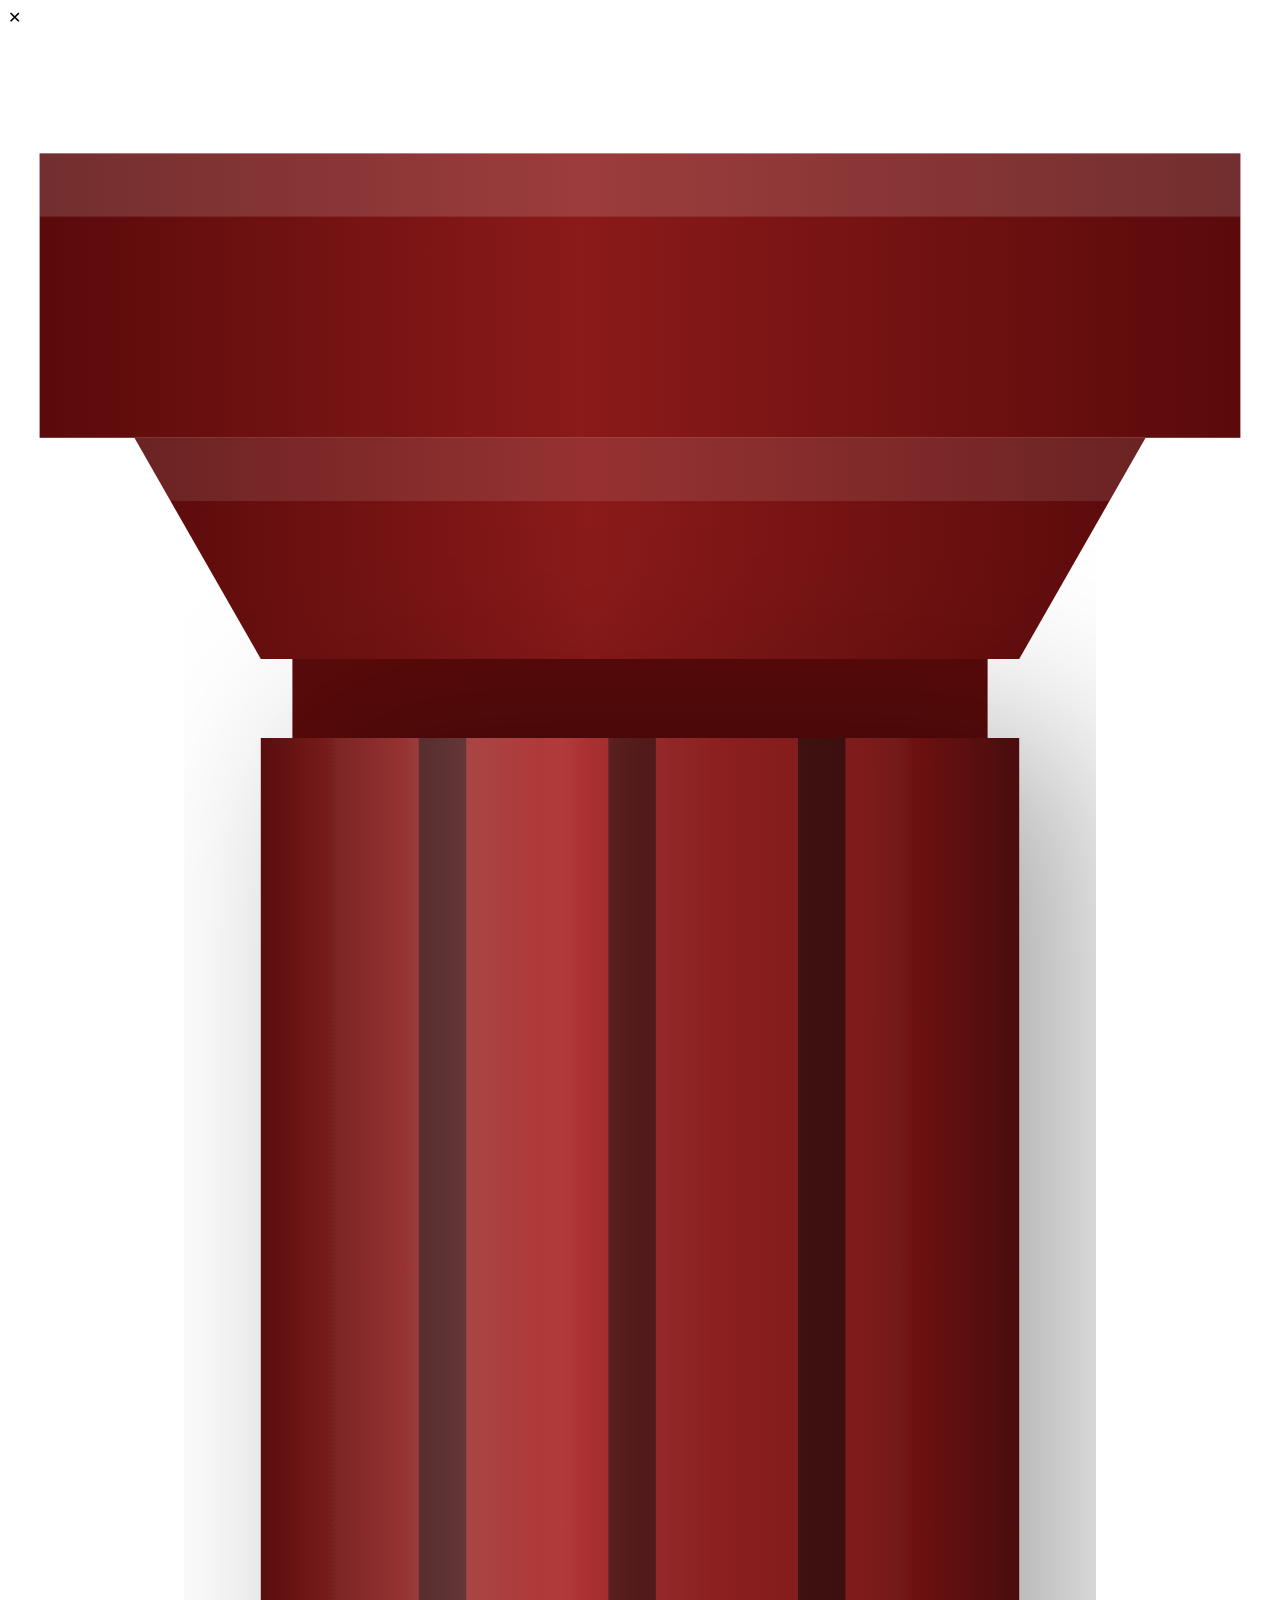
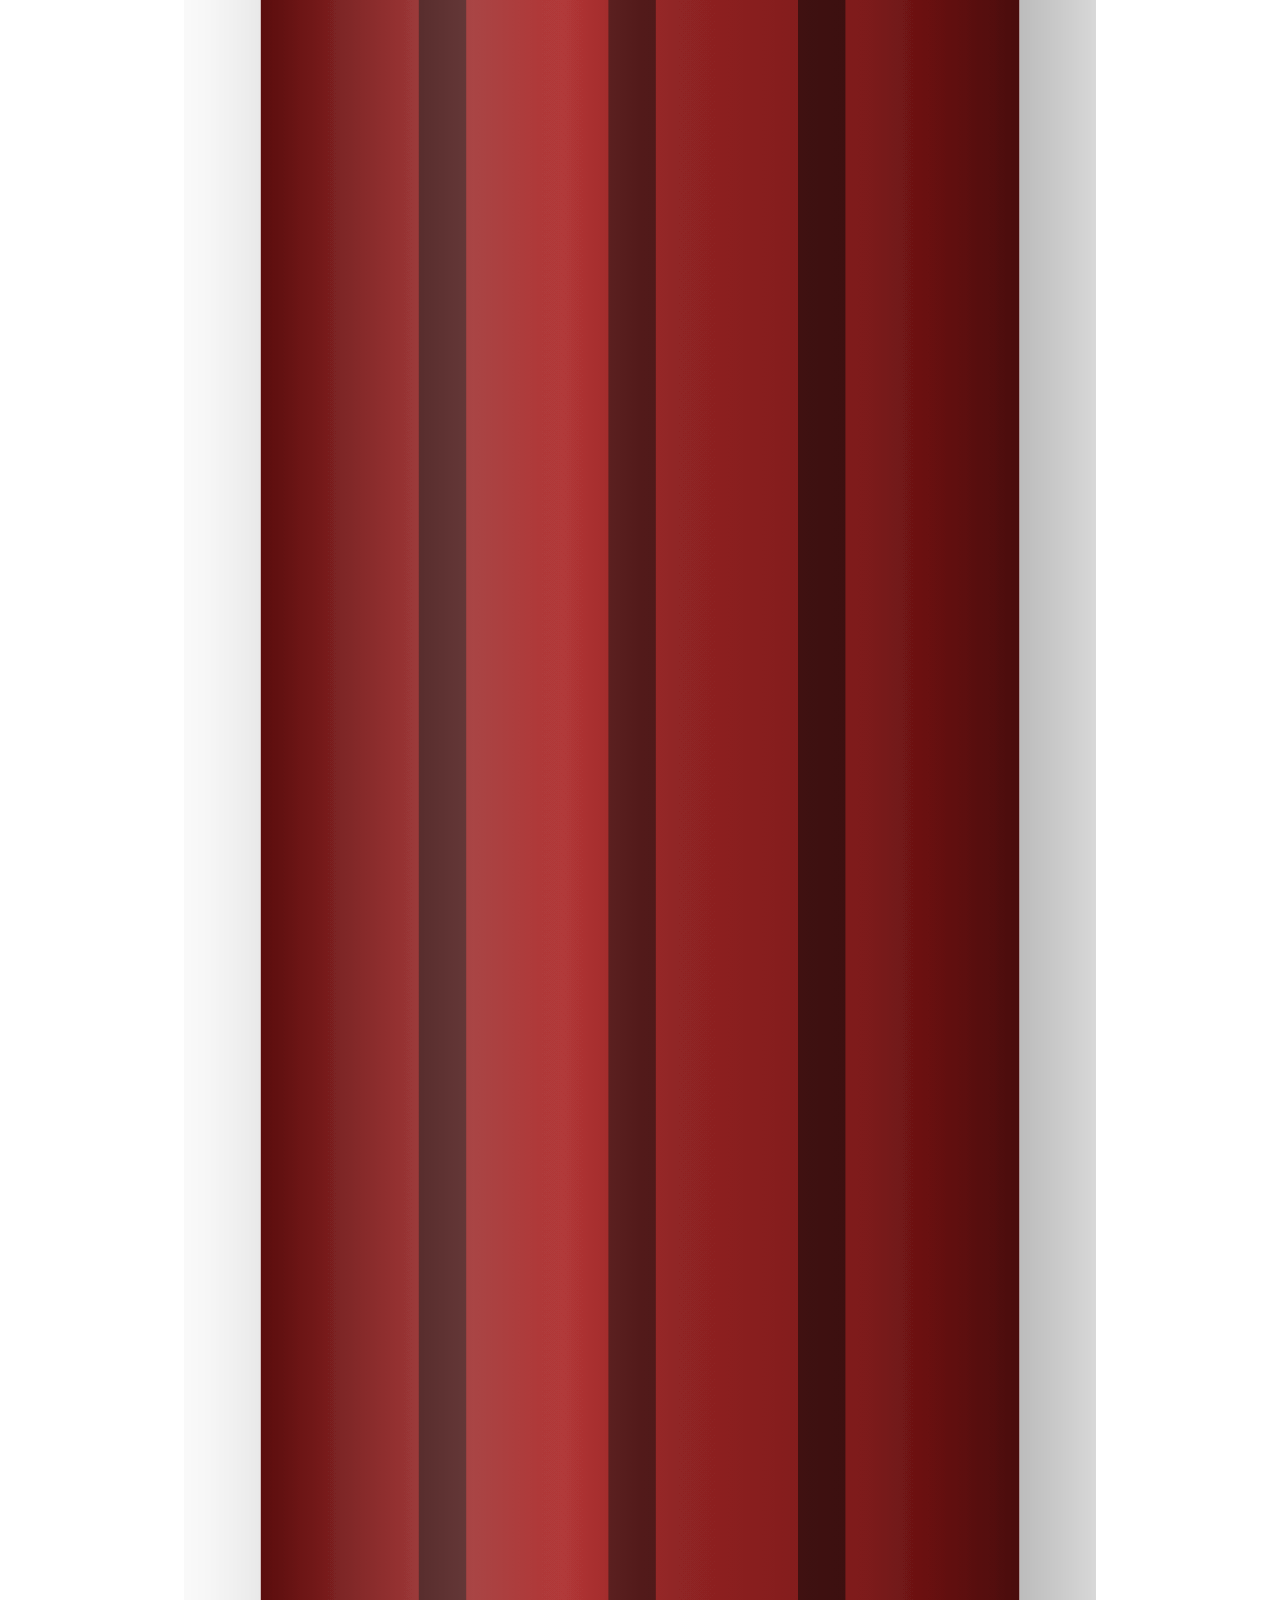
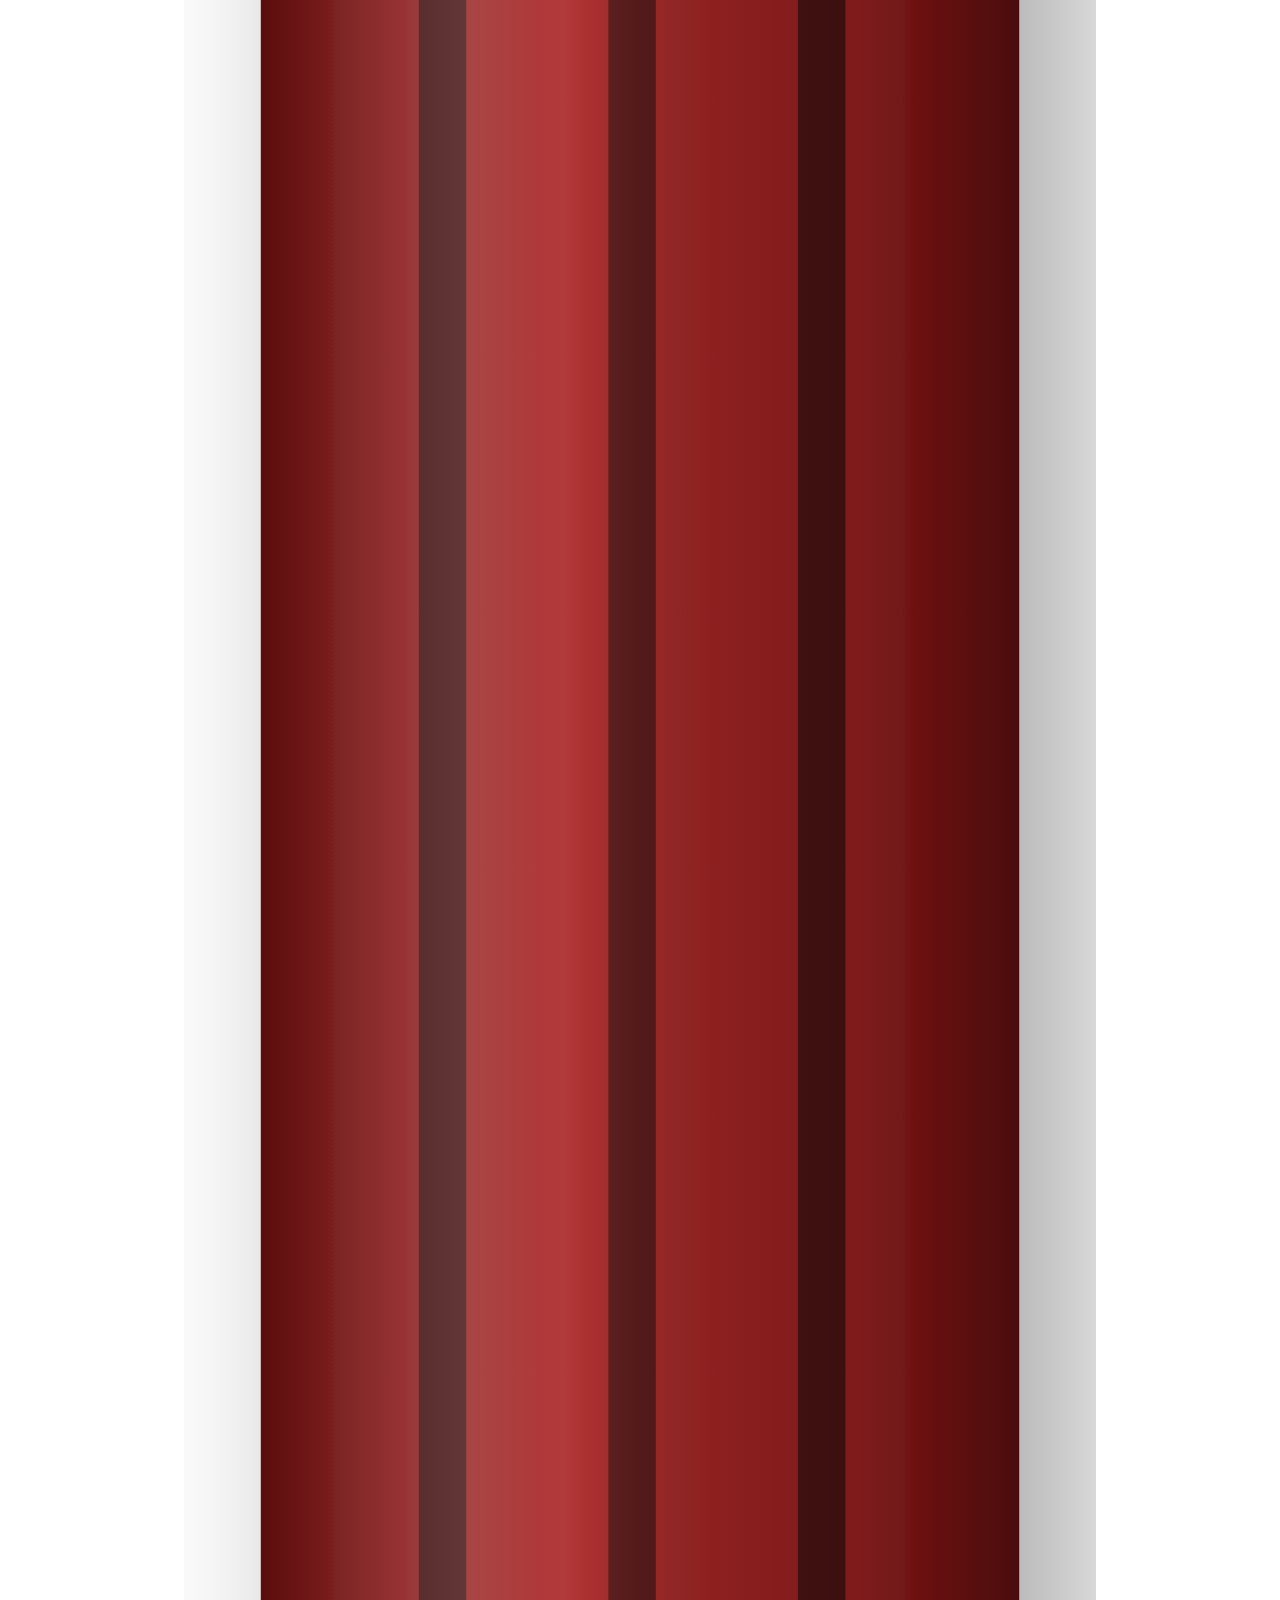
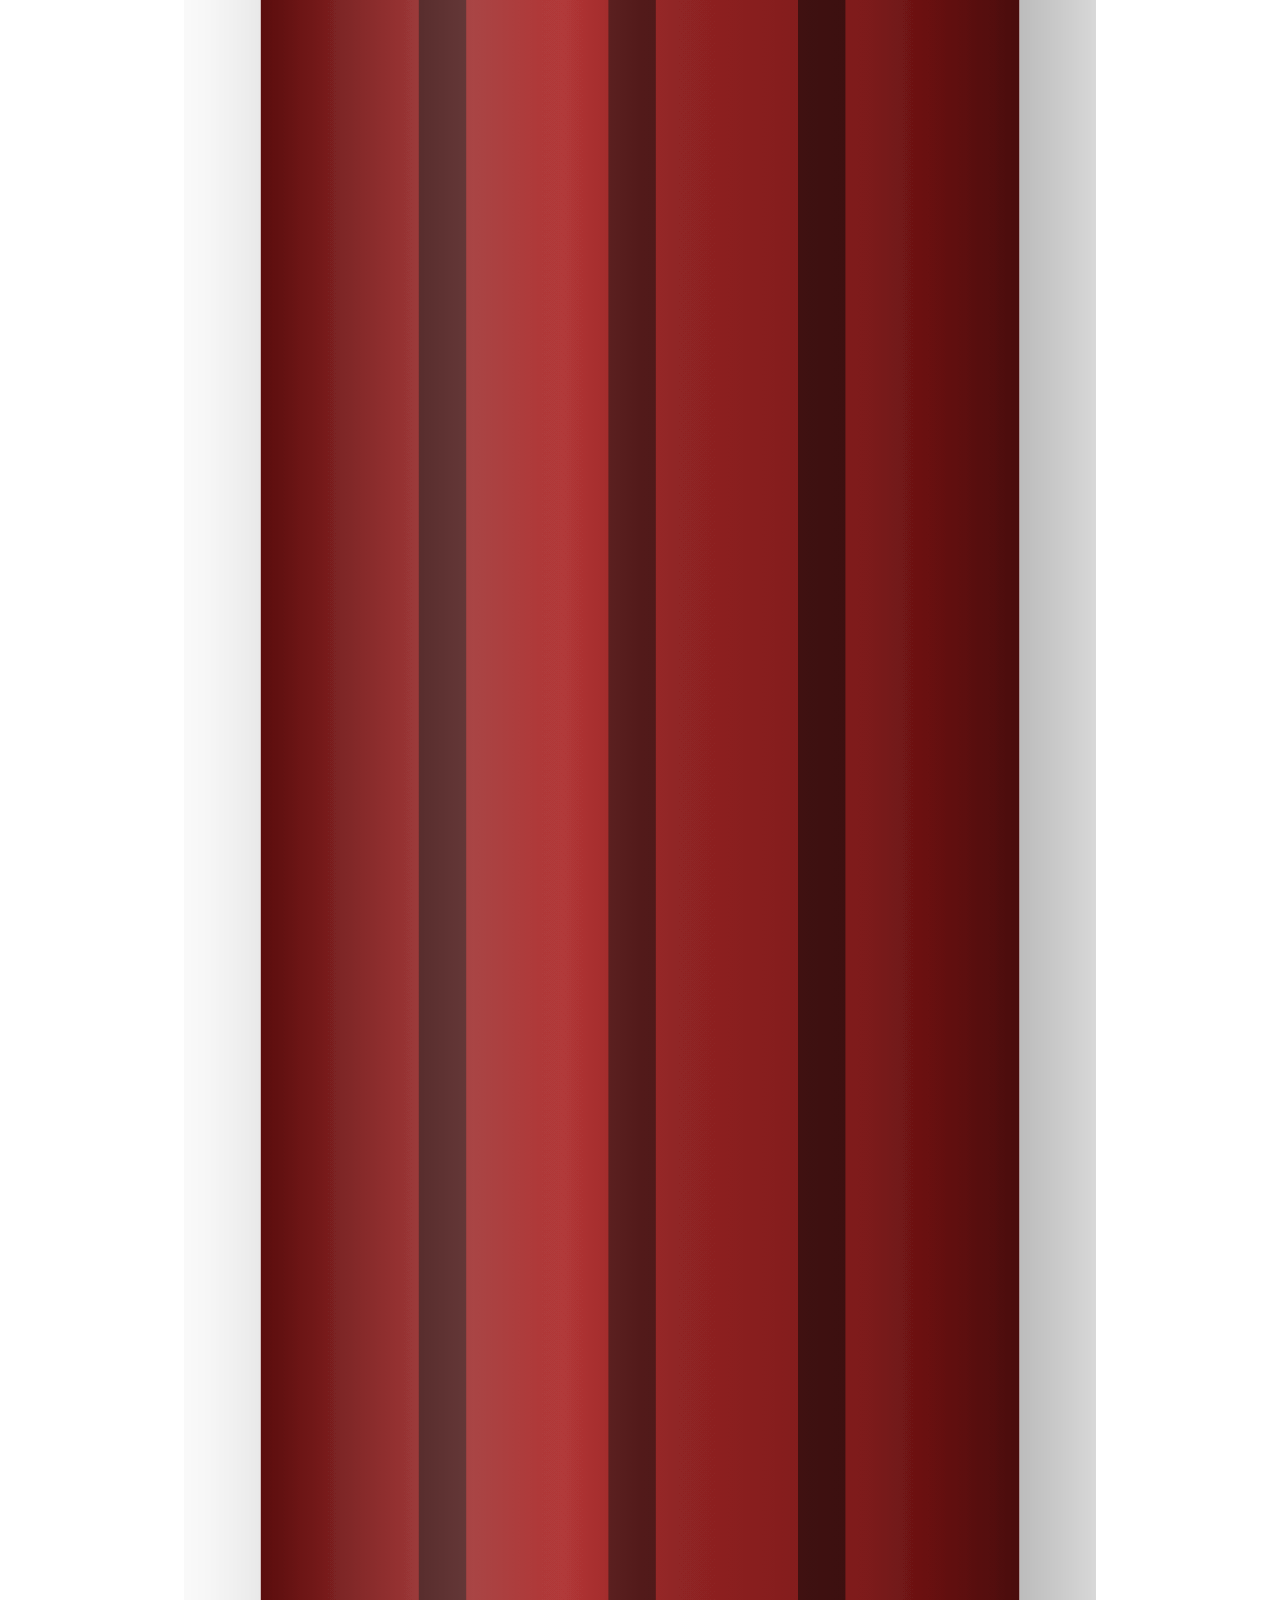
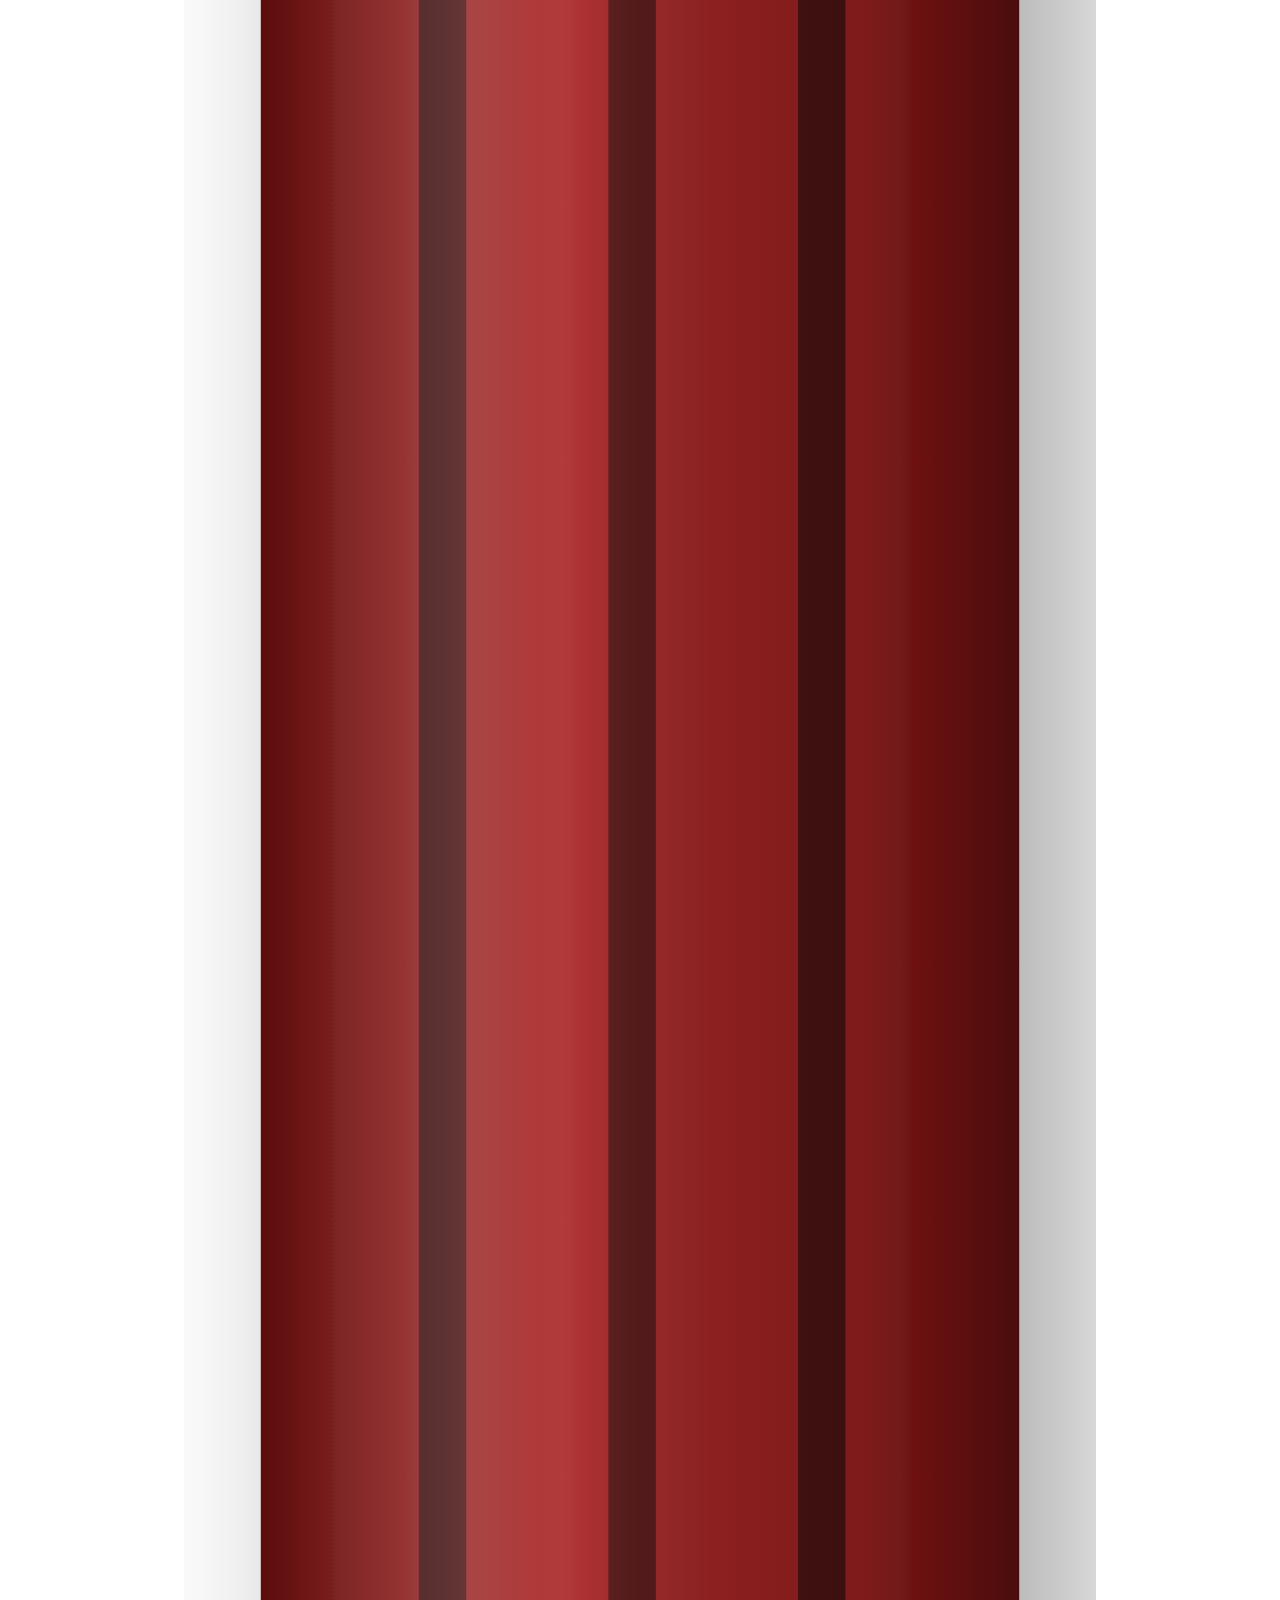
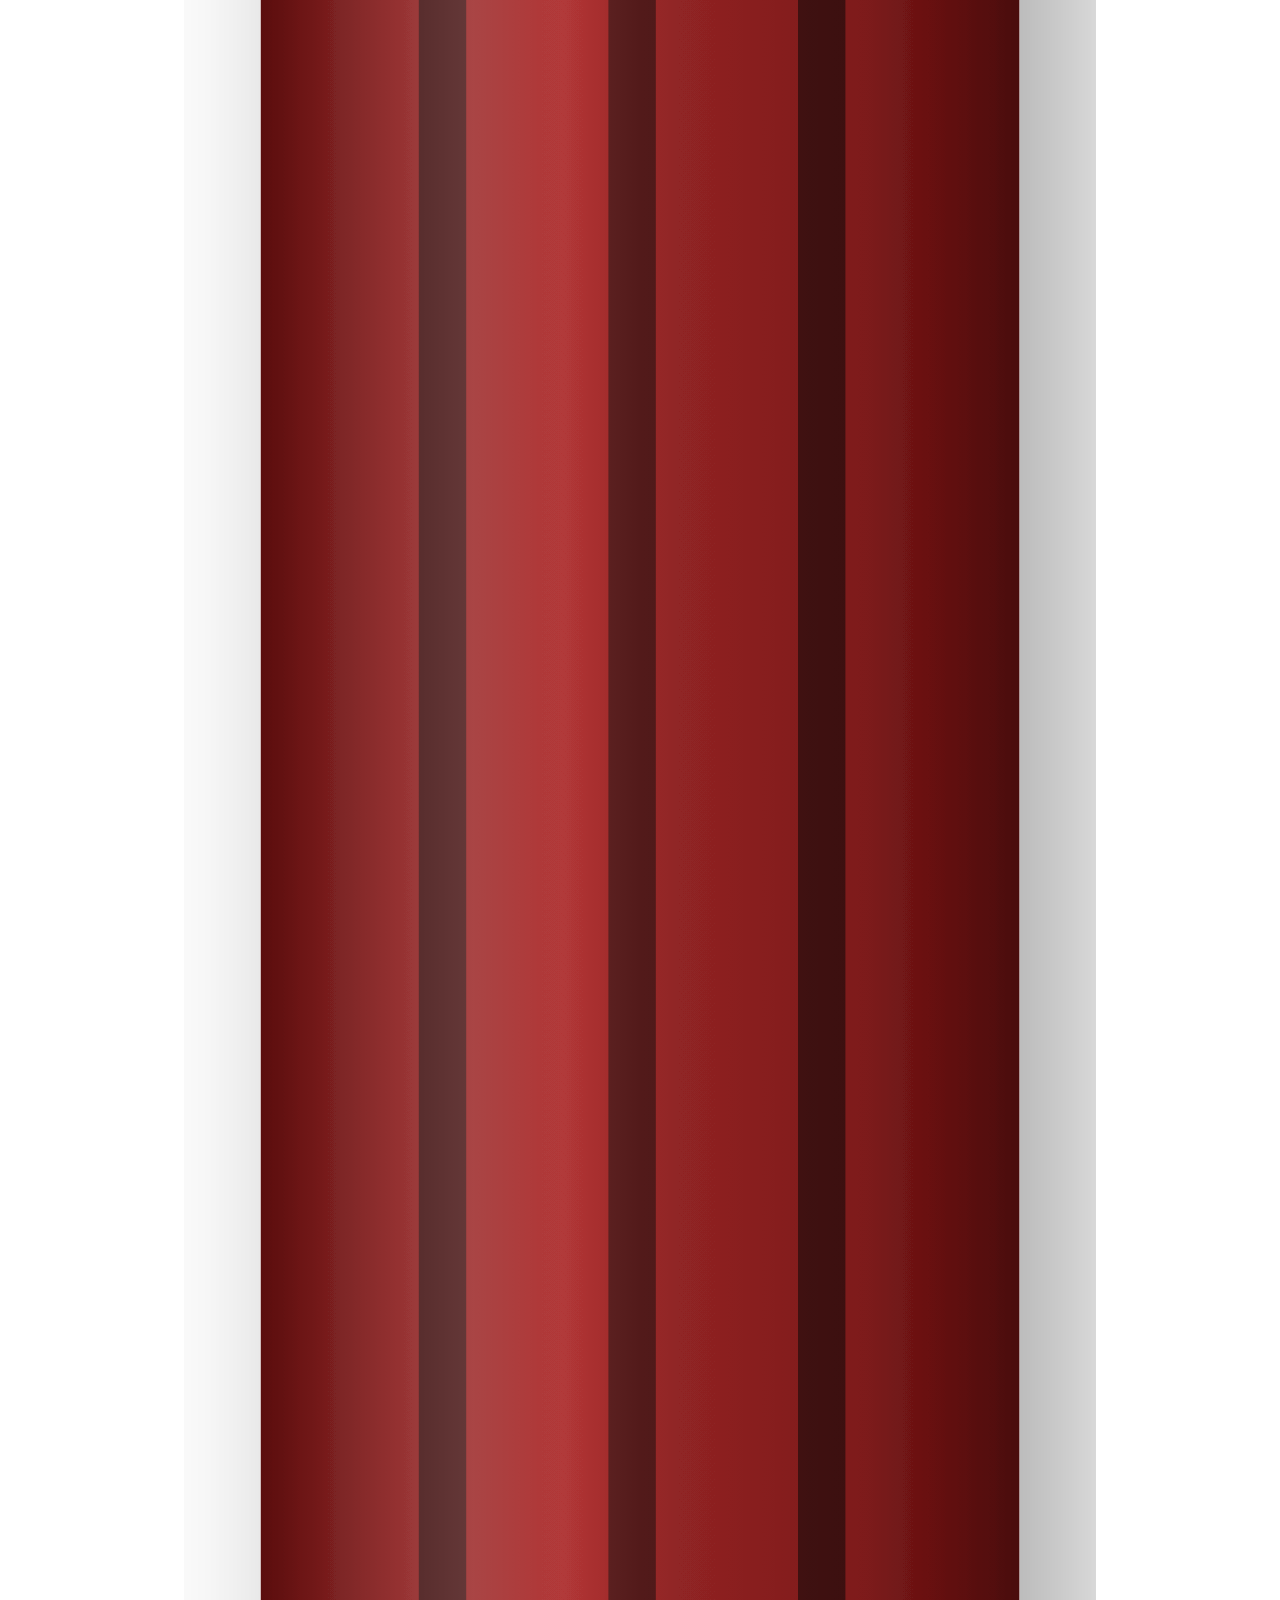
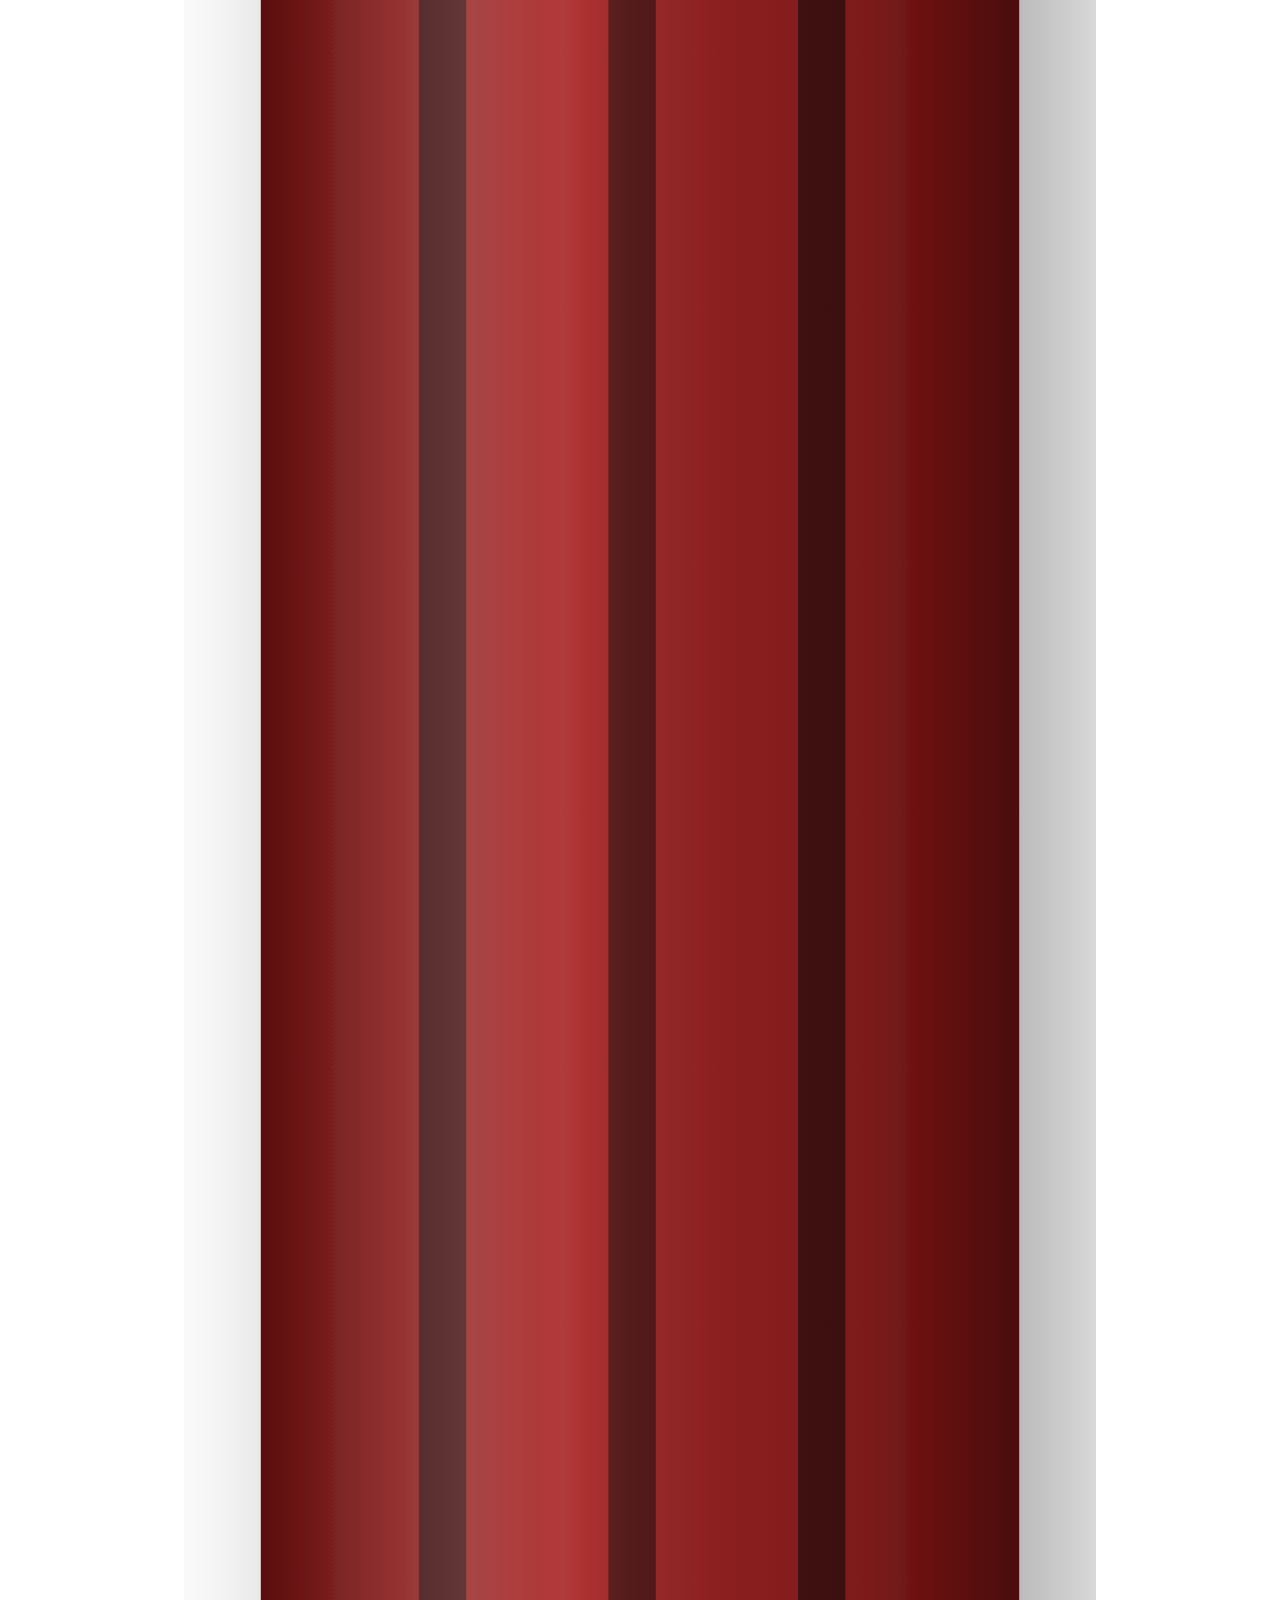
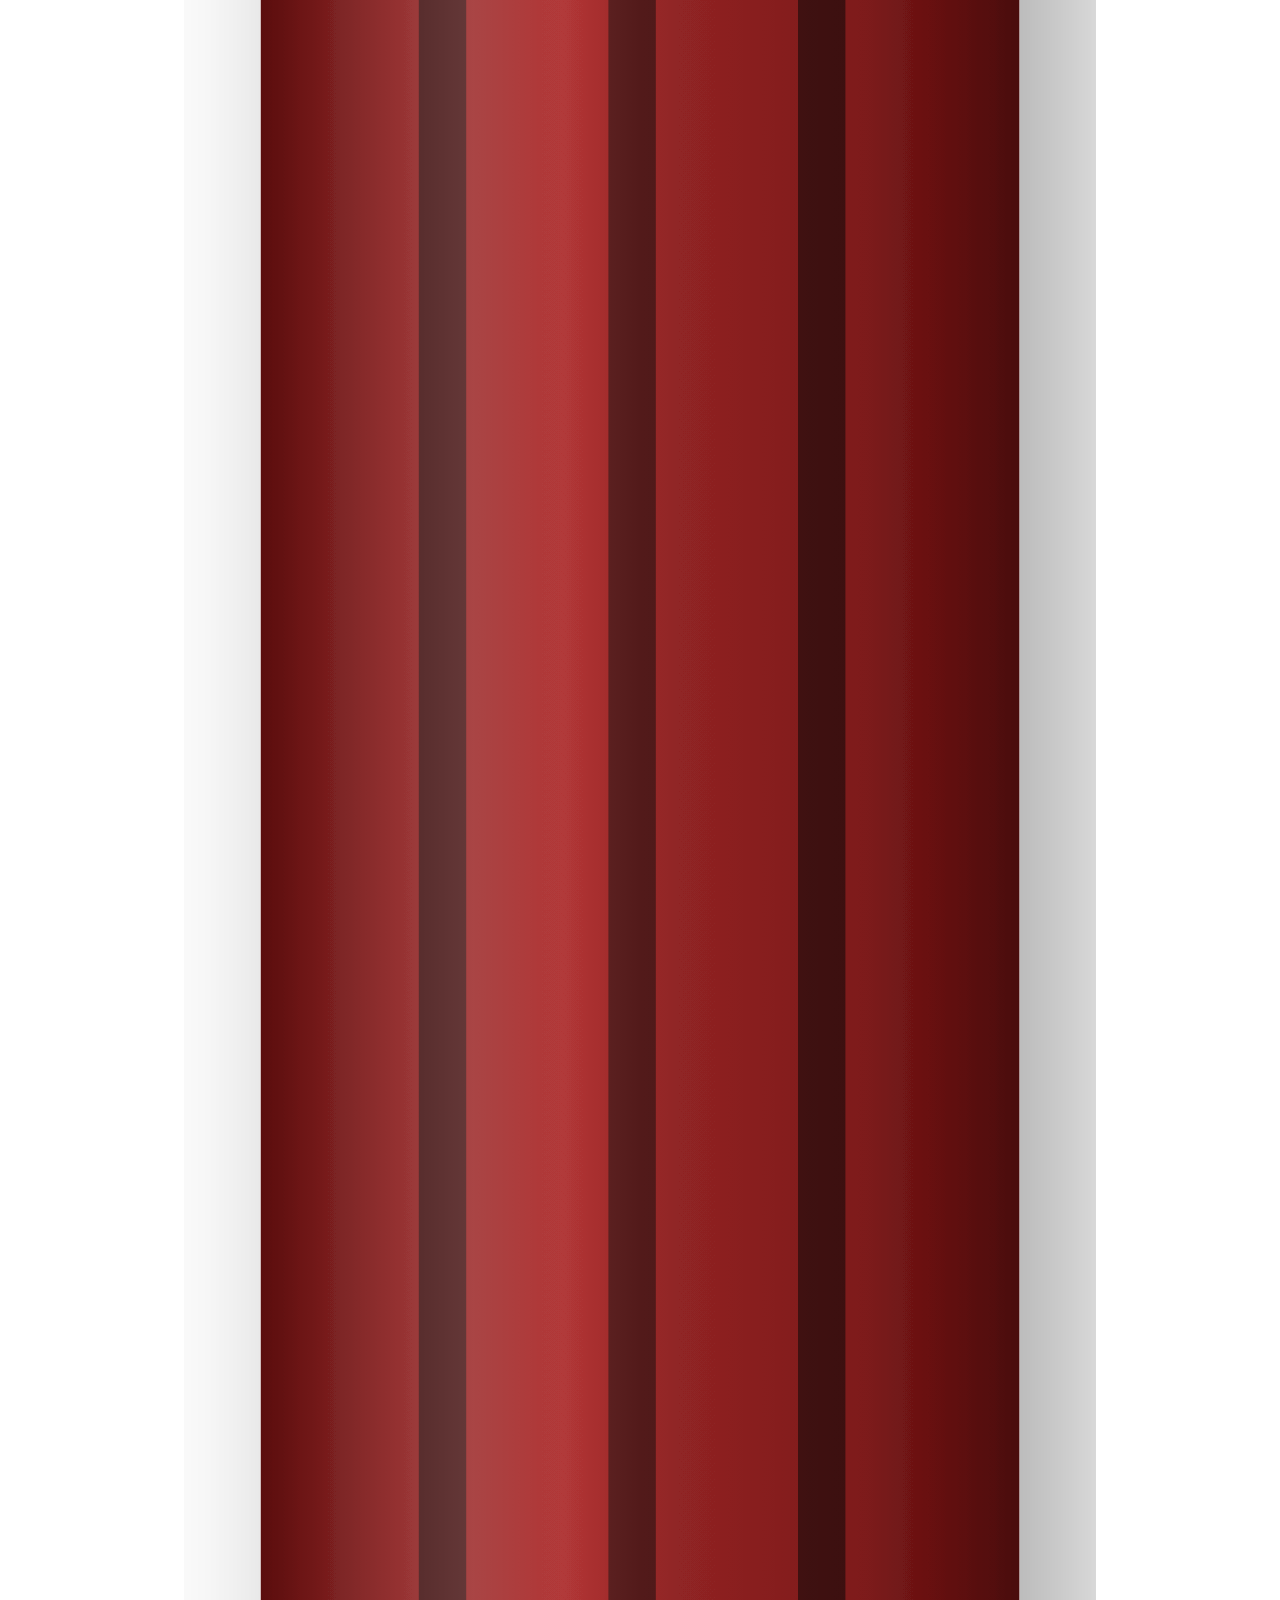
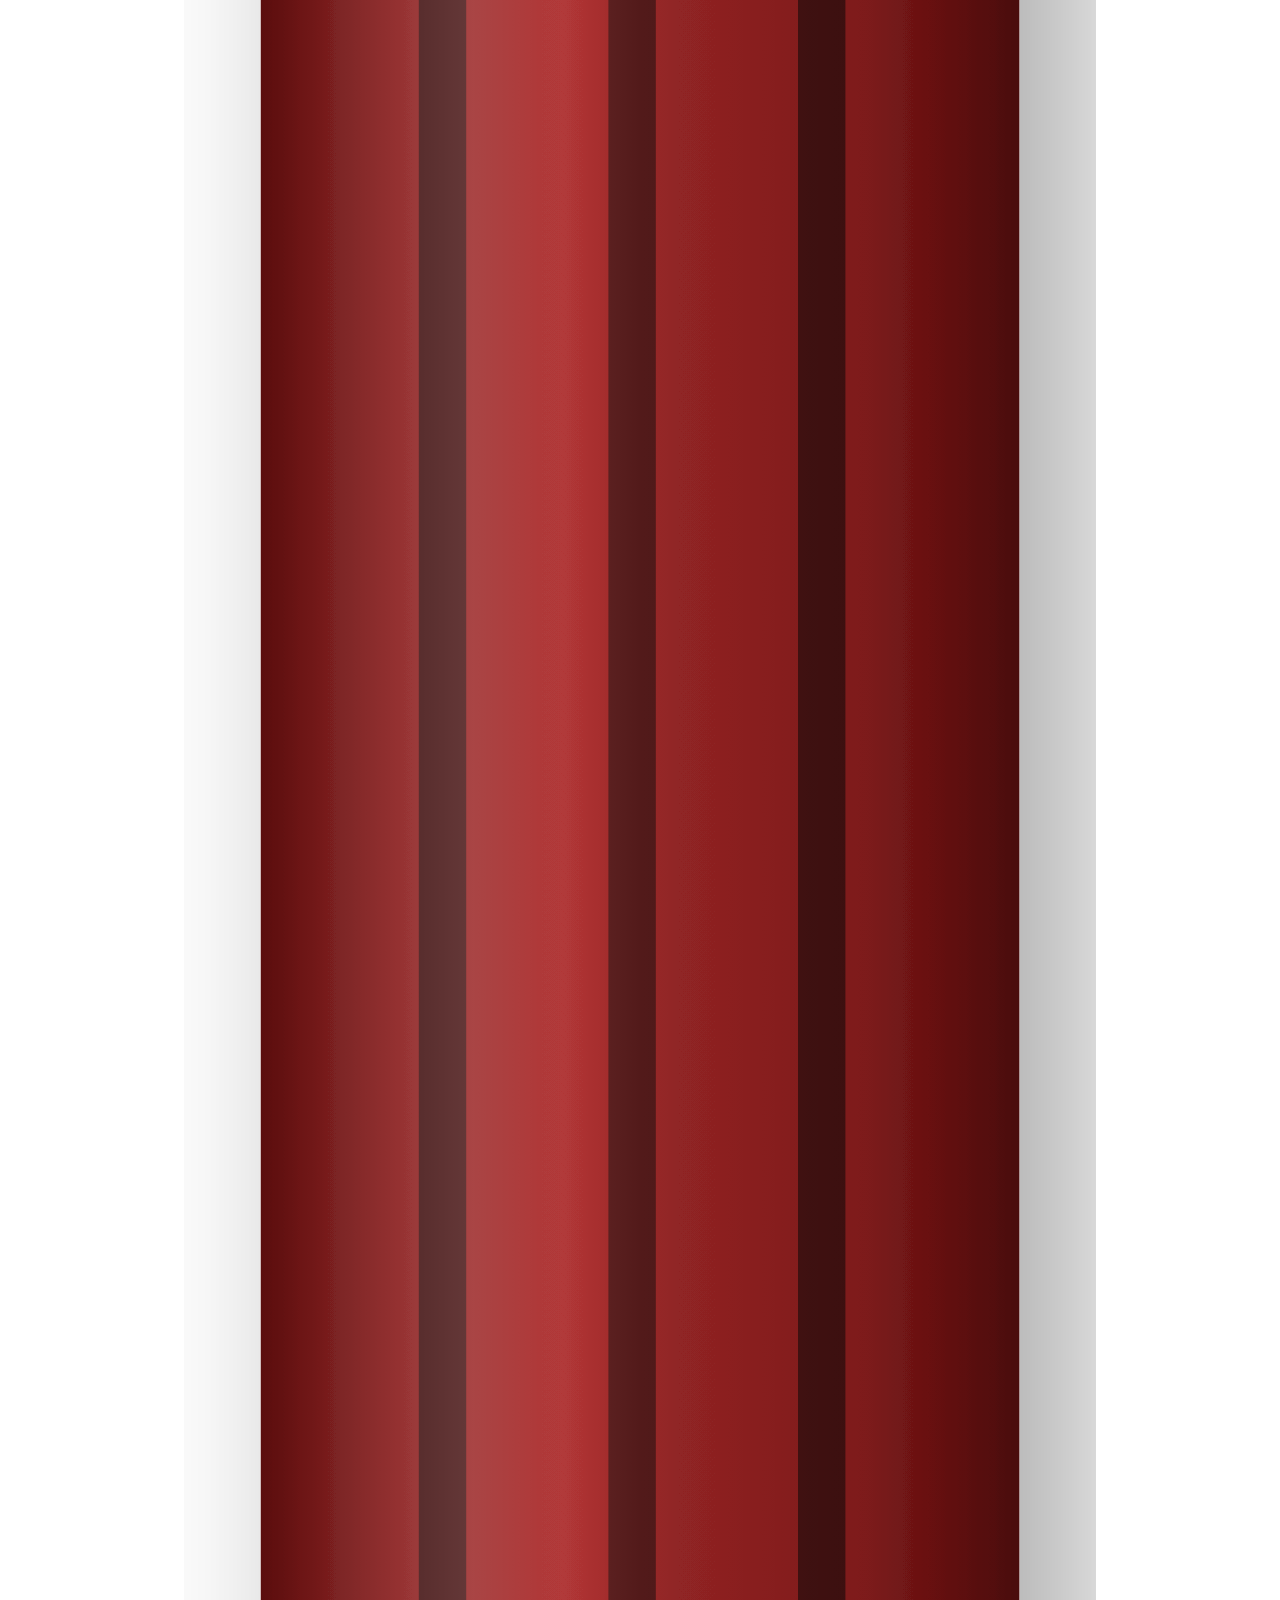
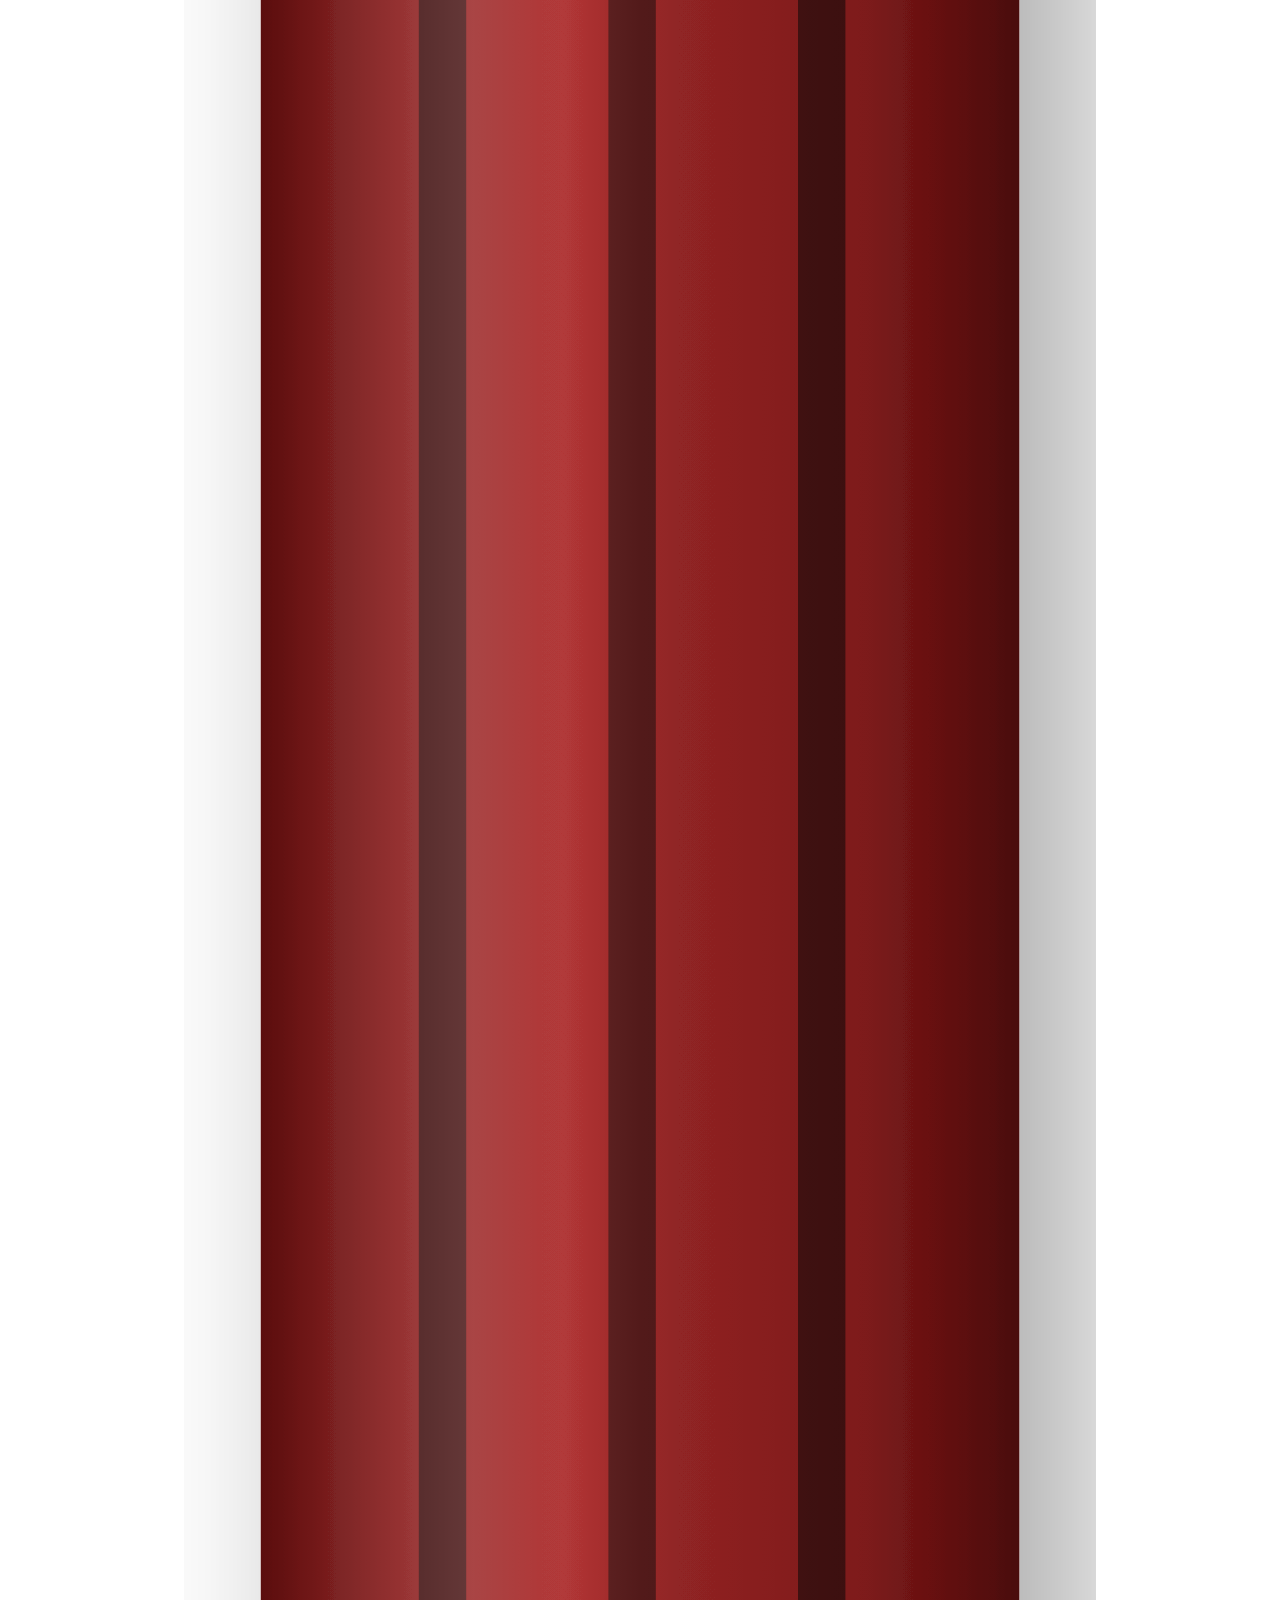
==== commit 6230baee: "brito abogados" ====
--- a/Responsive-Website-Aday/index.html
+++ b/Responsive-Website-Aday/index.html
@@ -6,15 +6,15 @@
   <title>Brito Abogados — Despacho Jurídico &amp; Administración de Comunidades</title>
   <link rel="preconnect" href="https://fonts.googleapis.com">
   <link href="https://fonts.googleapis.com/css2?family=Oswald:wght@300;400;500;600;700&family=Cormorant+Garamond:ital,wght@0,300;0,400;0,600;1,300;1,400&family=EB+Garamond:ital,wght@0,400;0,500;1,400&display=swap" rel="stylesheet">
-  <link rel="stylesheet" href="css/style.css"/>
+  <link rel="stylesheet" href="css/style.css">
 </head>
 <body>
-
-
 <!-- ==========================================
      COLUMNA GRIEGA LATERAL 3D — UNA SOLA
      ========================================== -->
+<div id="panelOverlay" aria-hidden="true"></div>
 <div id="colBar" aria-label="Abrir menú" role="button" tabindex="0">
+  <span class="close-icon" aria-hidden="true">✕</span>
   <svg viewBox="0 0 40 600" xmlns="http://www.w3.org/2000/svg"
      preserveAspectRatio="xMidYMid meet">
   <defs>
@@ -156,12 +156,7 @@
 </section>
 
 <!-- STATS STRIP -->
-<div class="stats-strip">
-  <div class="stat-item reveal"><div class="stat-n">+25</div><div class="stat-l">Años de trayectoria</div></div>
-  <div class="stat-item reveal"><div class="stat-n">+40</div><div class="stat-l">Comunidades gestionadas</div></div>
-  <div class="stat-item reveal"><div class="stat-n">+500</div><div class="stat-l">Clientes satisfechos</div></div>
-  <div class="stat-item reveal"><div class="stat-n">100%</div><div class="stat-l">Compromiso jurídico</div></div>
-</div>
+
 
 <!-- ==========================================
      QUIENES SOMOS
@@ -210,18 +205,15 @@
       <p class="ssub">Asesoramiento y representación legal en las principales ramas del derecho privado, con especialización en litigación civil y mercantil.</p>
       <div style="margin-top:2rem;"><a href="#contacto" class="btn-r">Consultar su caso →</a></div>
     </div>
-    <div class="sdfoto reveal">
-      <img src="[data-uri]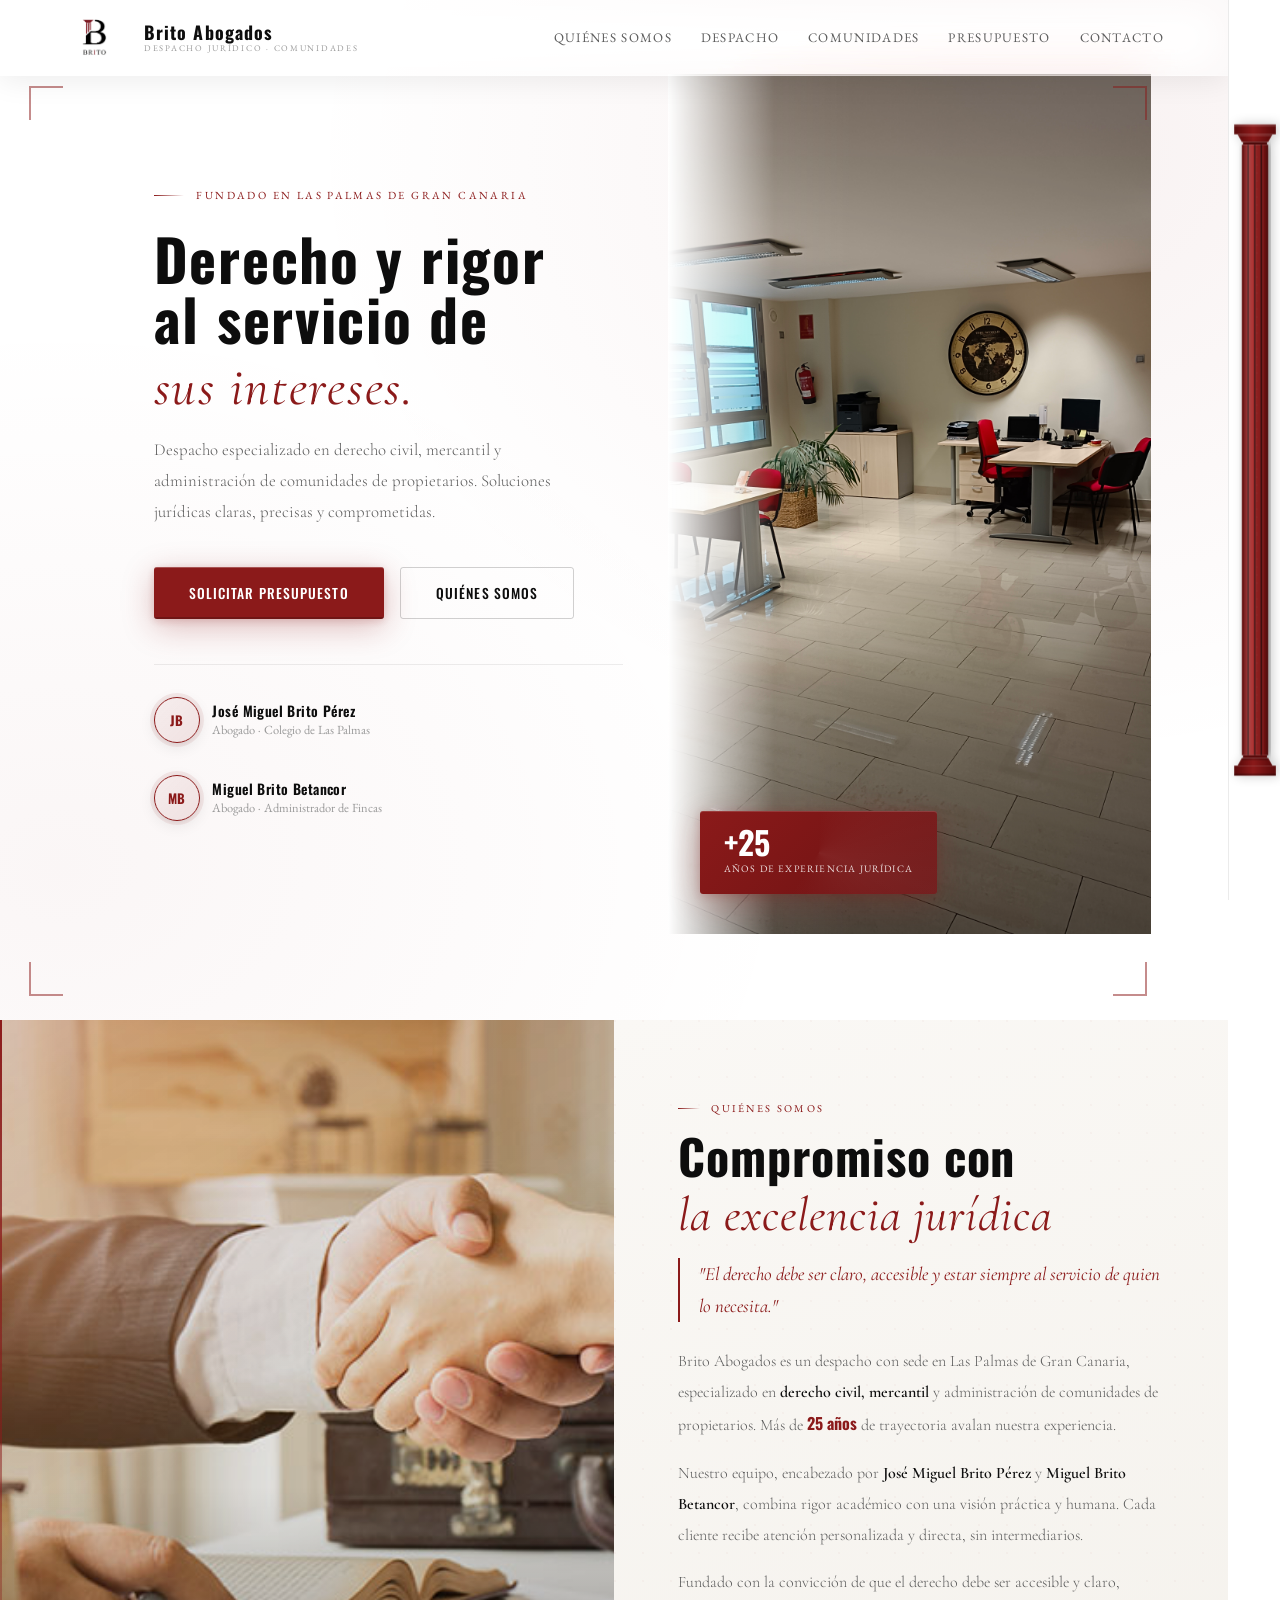
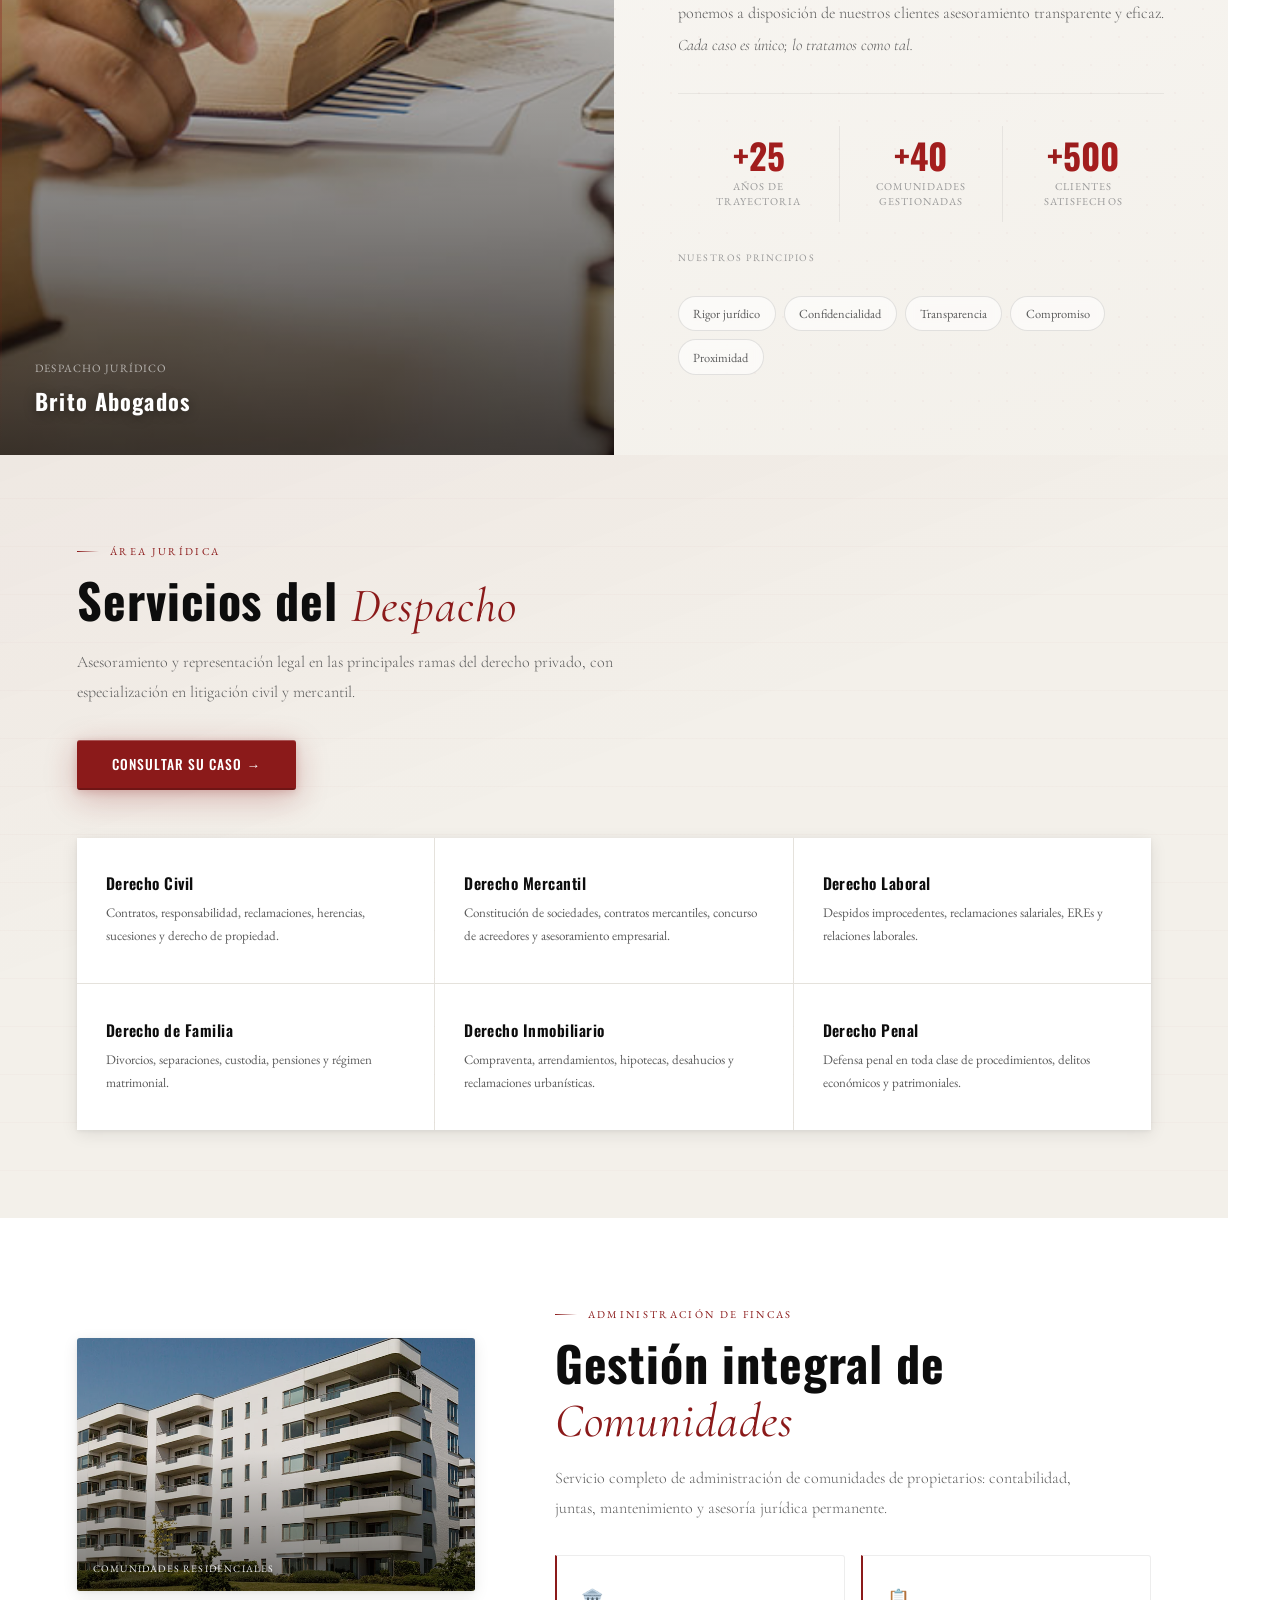
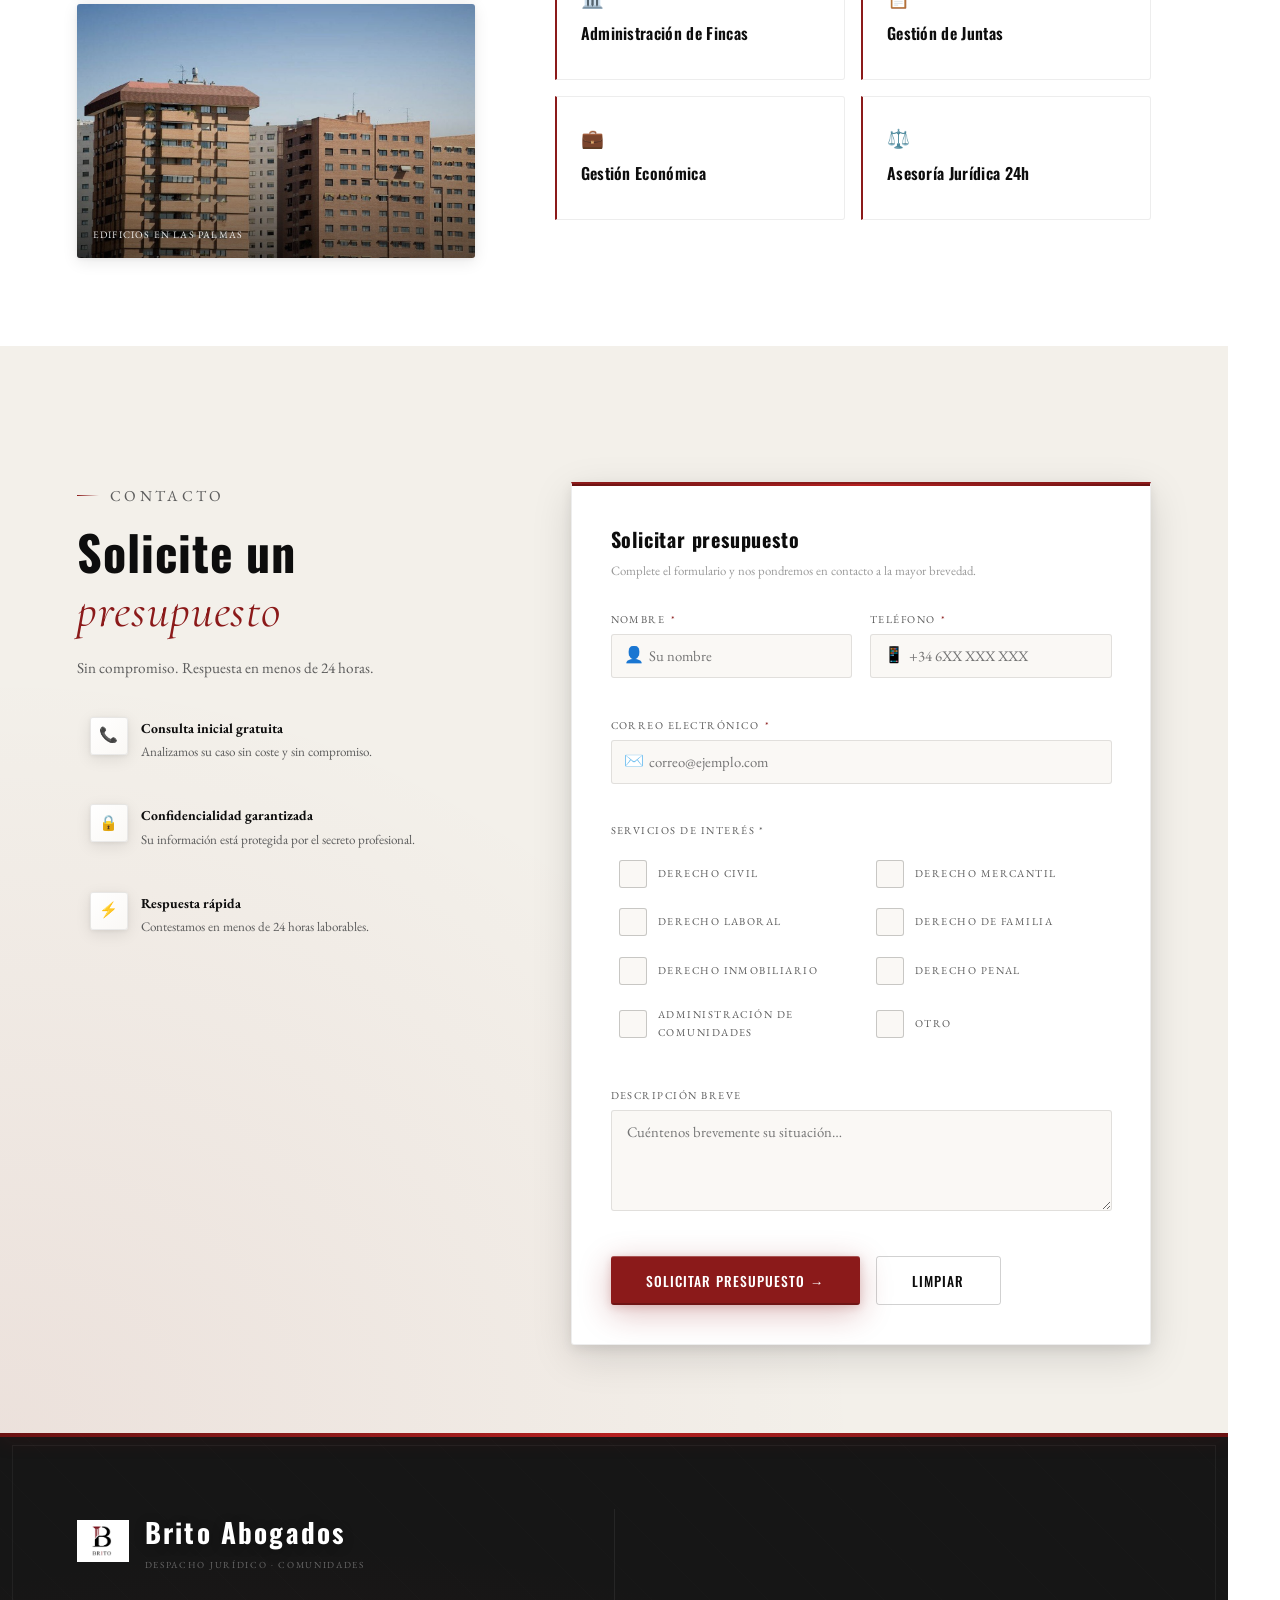
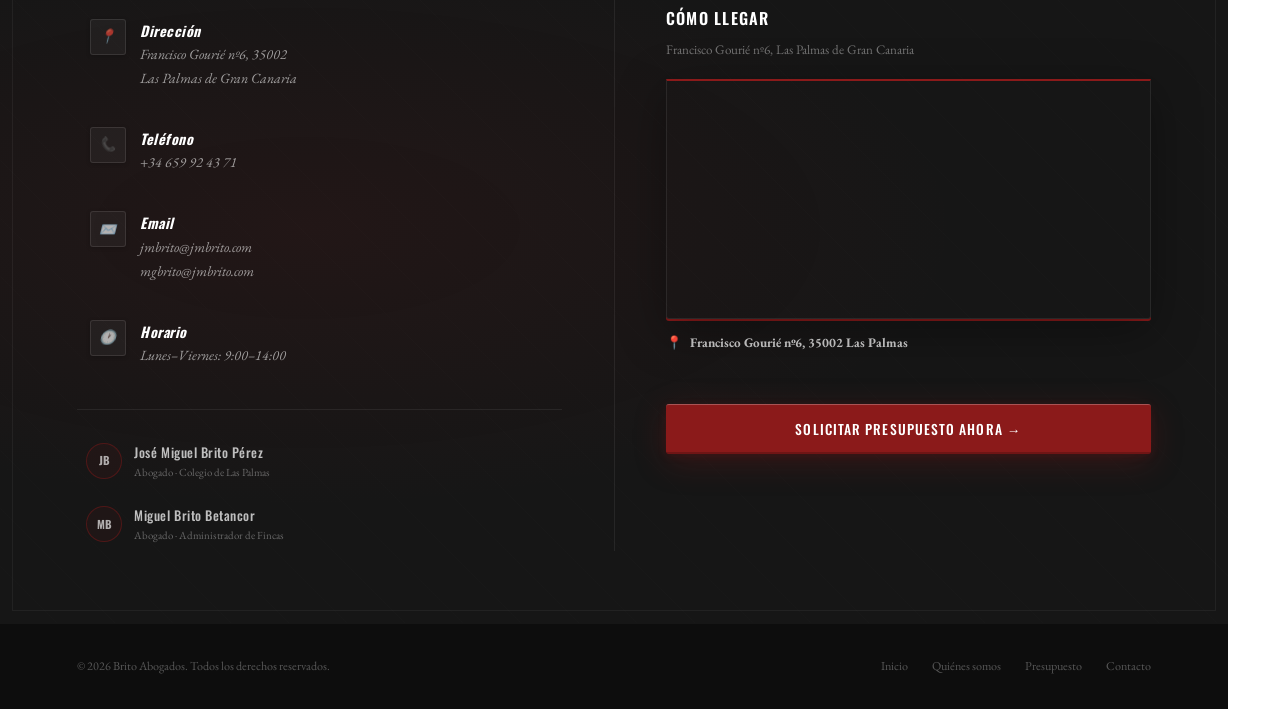
==== commit c9b39bda: "brito abogados" ====
--- a/Responsive-Website-Aday/index.html
+++ b/Responsive-Website-Aday/index.html
@@ -3,399 +3,552 @@
 <head>
   <meta charset="UTF-8"/>
   <meta name="viewport" content="width=device-width, initial-scale=1.0"/>
+  <meta name="description" content="Brito Abogados — Despacho jurídico especializado en derecho civil, mercantil y administración de comunidades de propietarios en Las Palmas de Gran Canaria."/>
+  <meta name="theme-color" content="#8B1A1A"/>
   <title>Brito Abogados — Despacho Jurídico &amp; Administración de Comunidades</title>
-  <link rel="preconnect" href="https://fonts.googleapis.com">
-  <link href="https://fonts.googleapis.com/css2?family=Oswald:wght@300;400;500;600;700&family=Cormorant+Garamond:ital,wght@0,300;0,400;0,600;1,300;1,400&family=EB+Garamond:ital,wght@0,400;0,500;1,400&display=swap" rel="stylesheet">
-  <link rel="stylesheet" href="css/style.css">
+ 
+  <link rel="preconnect" href="https://fonts.googleapis.com"/>
+  <link href="https://fonts.googleapis.com/css2?family=Oswald:wght@300;400;500;600;700&family=Cormorant+Garamond:ital,wght@0,300;0,400;0,600;1,300;1,400&family=EB+Garamond:ital,wght@0,400;0,500;1,400&display=swap" rel="stylesheet"/>
+  <link rel="stylesheet" href="style.css"/>
 </head>
 <body>
-<!-- ==========================================
-     COLUMNA GRIEGA LATERAL 3D — UNA SOLA
-     ========================================== -->
-<div id="panelOverlay" aria-hidden="true"></div>
-<div id="colBar" aria-label="Abrir menú" role="button" tabindex="0">
-  <span class="close-icon" aria-hidden="true">✕</span>
-  <svg viewBox="0 0 40 600" xmlns="http://www.w3.org/2000/svg"
-     preserveAspectRatio="xMidYMid meet">
-  <defs>
-    <!-- Cylindrical 3D gradient for fuste (red, like the logo) -->
-    <linearGradient id="fusteG" x1="0%" y1="0%" x2="100%" y2="0%">
-      <stop offset="0%"   stop-color="#5a0a0a"/>
-      <stop offset="20%"  stop-color="#8B1A1A"/>
-      <stop offset="40%"  stop-color="#a82020"/>
-      <stop offset="55%"  stop-color="#8B1A1A"/>
-      <stop offset="80%"  stop-color="#7a1515"/>
-      <stop offset="100%" stop-color="#4a0808"/>
-    </linearGradient>
-    <!-- Capitel/basa gradient -->
-    <linearGradient id="capitG" x1="0%" y1="0%" x2="100%" y2="0%">
-      <stop offset="0%"   stop-color="#5a0a0a"/>
-      <stop offset="45%"  stop-color="#8B1A1A"/>
-      <stop offset="100%" stop-color="#5a0a0a"/>
-    </linearGradient>
-    <filter id="fs"><feDropShadow dx="2" dy="0" stdDeviation="3" flood-opacity="0.35"/></filter>
-    <!-- Specular highlight -->
-    <linearGradient id="specG" x1="0%" y1="0%" x2="100%" y2="0%">
-      <stop offset="0%"   stop-color="white" stop-opacity="0"/>
-      <stop offset="28%"  stop-color="white" stop-opacity="0.18"/>
-      <stop offset="50%"  stop-color="white" stop-opacity="0.05"/>
-      <stop offset="100%" stop-color="white" stop-opacity="0"/>
-    </linearGradient>
-  </defs>
-
-  <!-- ═══ CAPITEL SUPERIOR — abanico como en el logo real ═══ -->
-  <!-- Ábaco ancho (plinto) -->
-  <rect x="1"  y="4"  width="38" height="9"  fill="url(#capitG)"/>
-  <rect x="1"  y="4"  width="38" height="2"  fill="rgba(255,255,255,0.15)"/>
-  <!-- Equino: trapecio que se estrecha hacia abajo -->
-  <polygon points="4,13  36,13  32,20  8,20"  fill="url(#capitG)"/>
-  <polygon points="4,13  36,13  35,15  5,15"  fill="rgba(255,255,255,0.1)"/>
-  <!-- Collarino -->
-  <rect x="9"  y="20" width="22" height="2.5" fill="#5a0a0a"/>
-
-  <!-- ═══ FUSTE — 3 líneas verticales rojas (exactamente como el logo) ═══ -->
-  <!-- Fondo del fuste con gradiente 3D -->
-  <rect x="8" y="22.5" width="24" height="555" fill="url(#fusteG)" filter="url(#fs)"/>
-  <!-- Las 3 líneas oscuras (canales entre las líneas rojas del logo) -->
-  <rect x="13"   y="22.5" width="1.5" height="555" fill="rgba(0,0,0,0.55)"/>
-  <rect x="19"   y="22.5" width="1.5" height="555" fill="rgba(0,0,0,0.50)"/>
-  <rect x="25"   y="22.5" width="1.5" height="555" fill="rgba(0,0,0,0.55)"/>
-  <!-- Specular light -->
-  <rect x="8"    y="22.5" width="24" height="555" fill="url(#specG)"/>
-
-  <!-- ═══ BASA INFERIOR — simétrica al capitel ═══ -->
-  <!-- Collarino base -->
-  <rect x="9"  y="577.5" width="22" height="2.5" fill="#5a0a0a"/>
-  <!-- Equino base: trapecio inverso -->
-  <polygon points="8,580  32,580  36,587  4,587"  fill="url(#capitG)"/>
-  <polygon points="8,580  32,580  32,582  8,582"  fill="rgba(0,0,0,0.2)"/>
-  <!-- Ábaco ancho base -->
-  <rect x="1"  y="587" width="38" height="9"  fill="url(#capitG)"/>
-  <rect x="1"  y="594" width="38" height="2"  fill="rgba(0,0,0,0.25)"/>
-</svg>
-</div>
-
-<!-- Panel deslizante al hover -->
-<div id="sidePanel">
-  <div class="sp-head">
-    <span class="sp-logo">Brito<span>.</span> Abogados</span>
+ 
+  <a href="#main-content" class="skip-link">Saltar al contenido principal</a>
+ 
+  <div id="panelOverlay" aria-hidden="true"></div>
+ 
+  <!-- COLUMNA GRIEGA -->
+  <div id="colBar"
+       role="button"
+       tabindex="0"
+       aria-expanded="false"
+       aria-controls="sidePanel"
+       aria-label="Abrir menú de navegación">
+    <span class="close-icon" aria-hidden="true">✕</span>
+    <svg viewBox="0 0 40 600" xmlns="http://www.w3.org/2000/svg"
+         aria-hidden="true" focusable="false"
+         preserveAspectRatio="xMidYMid meet">
+      <defs>
+        <linearGradient id="fusteG" x1="0%" y1="0%" x2="100%" y2="0%">
+          <stop offset="0%"   stop-color="#5a0a0a"/>
+          <stop offset="20%"  stop-color="#8B1A1A"/>
+          <stop offset="40%"  stop-color="#a82020"/>
+          <stop offset="55%"  stop-color="#8B1A1A"/>
+          <stop offset="80%"  stop-color="#7a1515"/>
+          <stop offset="100%" stop-color="#4a0808"/>
+        </linearGradient>
+        <linearGradient id="capitG" x1="0%" y1="0%" x2="100%" y2="0%">
+          <stop offset="0%"   stop-color="#5a0a0a"/>
+          <stop offset="45%"  stop-color="#8B1A1A"/>
+          <stop offset="100%" stop-color="#5a0a0a"/>
+        </linearGradient>
+        <filter id="fs"><feDropShadow dx="2" dy="0" stdDeviation="3" flood-opacity="0.35"/></filter>
+        <linearGradient id="specG" x1="0%" y1="0%" x2="100%" y2="0%">
+          <stop offset="0%"   stop-color="white" stop-opacity="0"/>
+          <stop offset="28%"  stop-color="white" stop-opacity="0.18"/>
+          <stop offset="50%"  stop-color="white" stop-opacity="0.05"/>
+          <stop offset="100%" stop-color="white" stop-opacity="0"/>
+        </linearGradient>
+      </defs>
+      <rect x="1"  y="4"  width="38" height="9"  fill="url(#capitG)"/>
+      <rect x="1"  y="4"  width="38" height="2"  fill="rgba(255,255,255,0.15)"/>
+      <polygon points="4,13  36,13  32,20  8,20"  fill="url(#capitG)"/>
+      <polygon points="4,13  36,13  35,15  5,15"  fill="rgba(255,255,255,0.1)"/>
+      <rect x="9"  y="20" width="22" height="2.5" fill="#5a0a0a"/>
+      <rect x="8" y="22.5" width="24" height="555" fill="url(#fusteG)" filter="url(#fs)"/>
+      <rect x="13" y="22.5" width="1.5" height="555" fill="rgba(0,0,0,0.55)"/>
+      <rect x="19" y="22.5" width="1.5" height="555" fill="rgba(0,0,0,0.50)"/>
+      <rect x="25" y="22.5" width="1.5" height="555" fill="rgba(0,0,0,0.55)"/>
+      <rect x="8"  y="22.5" width="24" height="555" fill="url(#specG)"/>
+      <rect x="9"  y="577.5" width="22" height="2.5" fill="#5a0a0a"/>
+      <polygon points="8,580  32,580  36,587  4,587"  fill="url(#capitG)"/>
+      <polygon points="8,580  32,580  32,582  8,582"  fill="rgba(0,0,0,0.2)"/>
+      <rect x="1"  y="587" width="38" height="9"  fill="url(#capitG)"/>
+      <rect x="1"  y="594" width="38" height="2"  fill="rgba(0,0,0,0.25)"/>
+    </svg>
   </div>
-  <nav class="sp-nav">
-    <span class="sp-lbl">Navegación</span>
-    <a href="#hero"><span class="ar">›</span> Inicio</a>
-    <a href="#quienes"><span class="ar">›</span> Quiénes somos</a>
-    <span class="sp-lbl">Servicios — Despacho</span>
-    <a href="#servicios-despacho"><span class="ar">›</span> Derecho Civil</a>
-    <a href="#servicios-despacho"><span class="ar">›</span> Derecho Mercantil</a>
-    <a href="#servicios-despacho"><span class="ar">›</span> Derecho Laboral</a>
-    <a href="#servicios-despacho"><span class="ar">›</span> Derecho de Familia</a>
-    <a href="#servicios-despacho"><span class="ar">›</span> Derecho Inmobiliario</a>
-    <a href="#servicios-despacho"><span class="ar">›</span> Derecho Penal</a>
-    <span class="sp-lbl">Servicios — Comunidades</span>
-    <a href="#servicios-comunidades"><span class="ar">›</span> Administración de Fincas</a>
-    <a href="#servicios-comunidades"><span class="ar">›</span> Gestión de Juntas</a>
-    <a href="#servicios-comunidades"><span class="ar">›</span> Gestión Económica</a>
-    <a href="#servicios-comunidades"><span class="ar">›</span> Asesoría Jurídica 24h</a>
-    <a href="#presupuesto"><span class="ar">›</span> Solicitar presupuesto</a>
-    <span class="sp-lbl">Contacto</span>
-    <a href="#contacto"><span class="ar">›</span> Dónde estamos</a>
-    <a href="tel:+34928000000"><span class="ar">›</span> +34 928 000 000</a>
-    <a href="/cdn-cgi/l/email-protection#6e070008012e0c1c071a010f0c01090f0a011d400b1d"><span class="ar">›</span> <span class="__cf_email__" data-cfemail="066f6860694664746f72696764696167626975286375">[email&#160;protected]</span></a>
+ 
+  <!-- SIDE PANEL — sin elipses, panel ocupa todo el alto -->
+  <nav id="sidePanel"
+       role="navigation"
+       aria-label="Menú lateral"
+       aria-hidden="true">
+    <div class="sp-inner">
+      <div class="sp-head">
+        <span class="sp-logo">Brito<span>.</span> Abogados</span>
+      </div>
+      <div class="sp-nav">
+        <span class="sp-lbl">Navegación</span>
+        <a href="#hero"     class="sp-link"><span class="ar" aria-hidden="true">›</span> Inicio</a>
+        <a href="#quienes"  class="sp-link"><span class="ar" aria-hidden="true">›</span> Quiénes somos</a>
+ 
+        <span class="sp-lbl">Servicios — Despacho</span>
+        <a href="#servicios-despacho" class="sp-link"><span class="ar" aria-hidden="true">›</span> Derecho Civil</a>
+        <a href="#servicios-despacho" class="sp-link"><span class="ar" aria-hidden="true">›</span> Derecho Mercantil</a>
+        <a href="#servicios-despacho" class="sp-link"><span class="ar" aria-hidden="true">›</span> Derecho Laboral</a>
+        <a href="#servicios-despacho" class="sp-link"><span class="ar" aria-hidden="true">›</span> Derecho de Familia</a>
+        <a href="#servicios-despacho" class="sp-link"><span class="ar" aria-hidden="true">›</span> Derecho Inmobiliario</a>
+        <a href="#servicios-despacho" class="sp-link"><span class="ar" aria-hidden="true">›</span> Derecho Penal</a>
+ 
+        <span class="sp-lbl">Servicios — Comunidades</span>
+        <a href="#servicios-comunidades" class="sp-link"><span class="ar" aria-hidden="true">›</span> Administración de Fincas</a>
+        <a href="#servicios-comunidades" class="sp-link"><span class="ar" aria-hidden="true">›</span> Gestión de Juntas</a>
+        <a href="#servicios-comunidades" class="sp-link"><span class="ar" aria-hidden="true">›</span> Gestión Económica</a>
+        <a href="#servicios-comunidades" class="sp-link"><span class="ar" aria-hidden="true">›</span> Asesoría Jurídica 24h</a>
+        <a href="#presupuesto"           class="sp-link"><span class="ar" aria-hidden="true">›</span> Solicitar presupuesto</a>
+ 
+        <span class="sp-lbl">Contacto</span>
+        <a href="#contacto"              class="sp-link"><span class="ar" aria-hidden="true">›</span> Dónde estamos</a>
+        <a href="tel:+34659924371"        class="sp-link"><span class="ar" aria-hidden="true">›</span> +34 659 92 43 71</a>
+        <a href="mailto:jmbrito@jmbrito.com" class="sp-link"><span class="ar" aria-hidden="true">›</span> jmbrito@jmbrito.com</a>
+      </div>
+      <div class="sp-foot">
+        <p><strong>Brito Abogados</strong>Francisco Gourié nº6<br/>35002 Las Palmas de Gran Canaria</p>
+      </div>
+    </div>
   </nav>
-  <div class="sp-foot">
-    <p><strong>Brito Abogados</strong>Francisco Gourié nº6<br/>35002 Las Palmas de Gran Canaria</p>
-  </div>
-</div>
-
-<!-- ==========================================
-     NAVBAR
-     ========================================== -->
-<nav class="navbar" id="navbar">
-  <a href="#hero" class="nav-logo">
-    <div class="lbw" style="width:64px;height:52px;flex-shrink:0;min-width:64px;">
-  <img src="[data-uri]" alt="Brito Abogados" style="width:100%;height:100%;object-fit:contain;object-position:center;display:block;"/>
-</div>
-    <div class="nlt">
-      <span class="nln">Brito Abogados</span>
-      <span class="nls">Despacho Jurídico · Comunidades</span>
+ 
+  <!-- NAVBAR -->
+  <header role="banner">
+    <nav class="navbar" id="navbar" aria-label="Navegación principal">
+      <a href="#hero" class="nav-logo" aria-label="Brito Abogados — Inicio">
+        <div class="lbw" aria-hidden="true">
+          <img src="fotos/logotipo.png" alt="Logo Brito Abogados" width="64" height="52" loading="eager"/>
+        </div>
+        <div class="nlt">
+          <span class="nln">Brito Abogados</span>
+          <span class="nls">Despacho Jurídico · Comunidades</span>
+        </div>
+      </a>
+      <ul class="navl" role="list">
+        <li><a href="#quienes">Quiénes somos</a></li>
+        <li><a href="#servicios-despacho">Despacho</a></li>
+        <li><a href="#servicios-comunidades">Comunidades</a></li>
+        <li><a href="#presupuesto">Presupuesto</a></li>
+        <li><a href="#contacto">Contacto</a></li>
+      </ul>
+      <button class="burger" id="burgerBtn"
+              aria-label="Abrir menú" aria-expanded="false" aria-controls="mobileMenu">
+        <span class="burger-bar"></span>
+        <span class="burger-bar"></span>
+        <span class="burger-bar"></span>
+      </button>
+    </nav>
+ 
+    <div id="mobileMenu" class="mobile-menu" aria-hidden="true" role="dialog" aria-label="Menú móvil">
+      <ul role="list">
+        <li><a href="#hero"                  class="mm-link">Inicio</a></li>
+        <li><a href="#quienes"               class="mm-link">Quiénes somos</a></li>
+        <li><a href="#servicios-despacho"    class="mm-link">Despacho</a></li>
+        <li><a href="#servicios-comunidades" class="mm-link">Comunidades</a></li>
+        <li><a href="#presupuesto"           class="mm-link">Presupuesto</a></li>
+        <li><a href="#contacto"              class="mm-link">Contacto</a></li>
+      </ul>
+      <a href="#presupuesto" class="btn-r mm-cta">Solicitar presupuesto</a>
     </div>
-  </a>
-  <nav class="navl">
-    <a href="#quienes">Quiénes somos</a>
-    <a href="#servicios-despacho">Despacho</a>
-    <a href="#servicios-comunidades">Comunidades</a>
-    <a href="#presupuesto">Presupuesto</a>
-    <a href="#contacto">Contacto</a>
-  </nav>
-</nav>
-
-<!-- ==========================================
-     HERO
-     ========================================== -->
-<section id="hero" class="hero">
-  <div class="crn ctlx"></div><div class="crn ctrx"></div>
-  <div class="crn cblx"></div><div class="crn cbrx"></div>
-  <div class="hl">
-    <p class="heb">Fundado en Las Palmas de Gran Canaria</p>
-    <h1 class="htt">Derecho y rigor<br/>al servicio de<br/><em>sus intereses.</em></h1>
-    <p class="hsb">Despacho especializado en derecho civil, mercantil y administración de comunidades de propietarios. Soluciones jurídicas claras, precisas y comprometidas.</p>
-    <div class="hca">
-      <a href="#presupuesto" class="btn-r">Solicitar presupuesto</a>
-      <a href="#quienes" class="btn-n">Quiénes somos</a>
-    </div>
-    <div class="hfirm">
-      <div class="fi"><div class="fini">JB</div><div class="fd"><strong>José Miguel Brito Pérez</strong><span>Abogado · Colegio de Las Palmas</span></div></div>
-      <div class="fi"><div class="fini">MB</div><div class="fd"><strong>Miguel Brito Betancor</strong><span>Abogado · Administrador de Fincas</span></div></div>
-    </div>
-  </div>
-  <div class="hr">
-    <img class="hr-img" src="[data-uri]